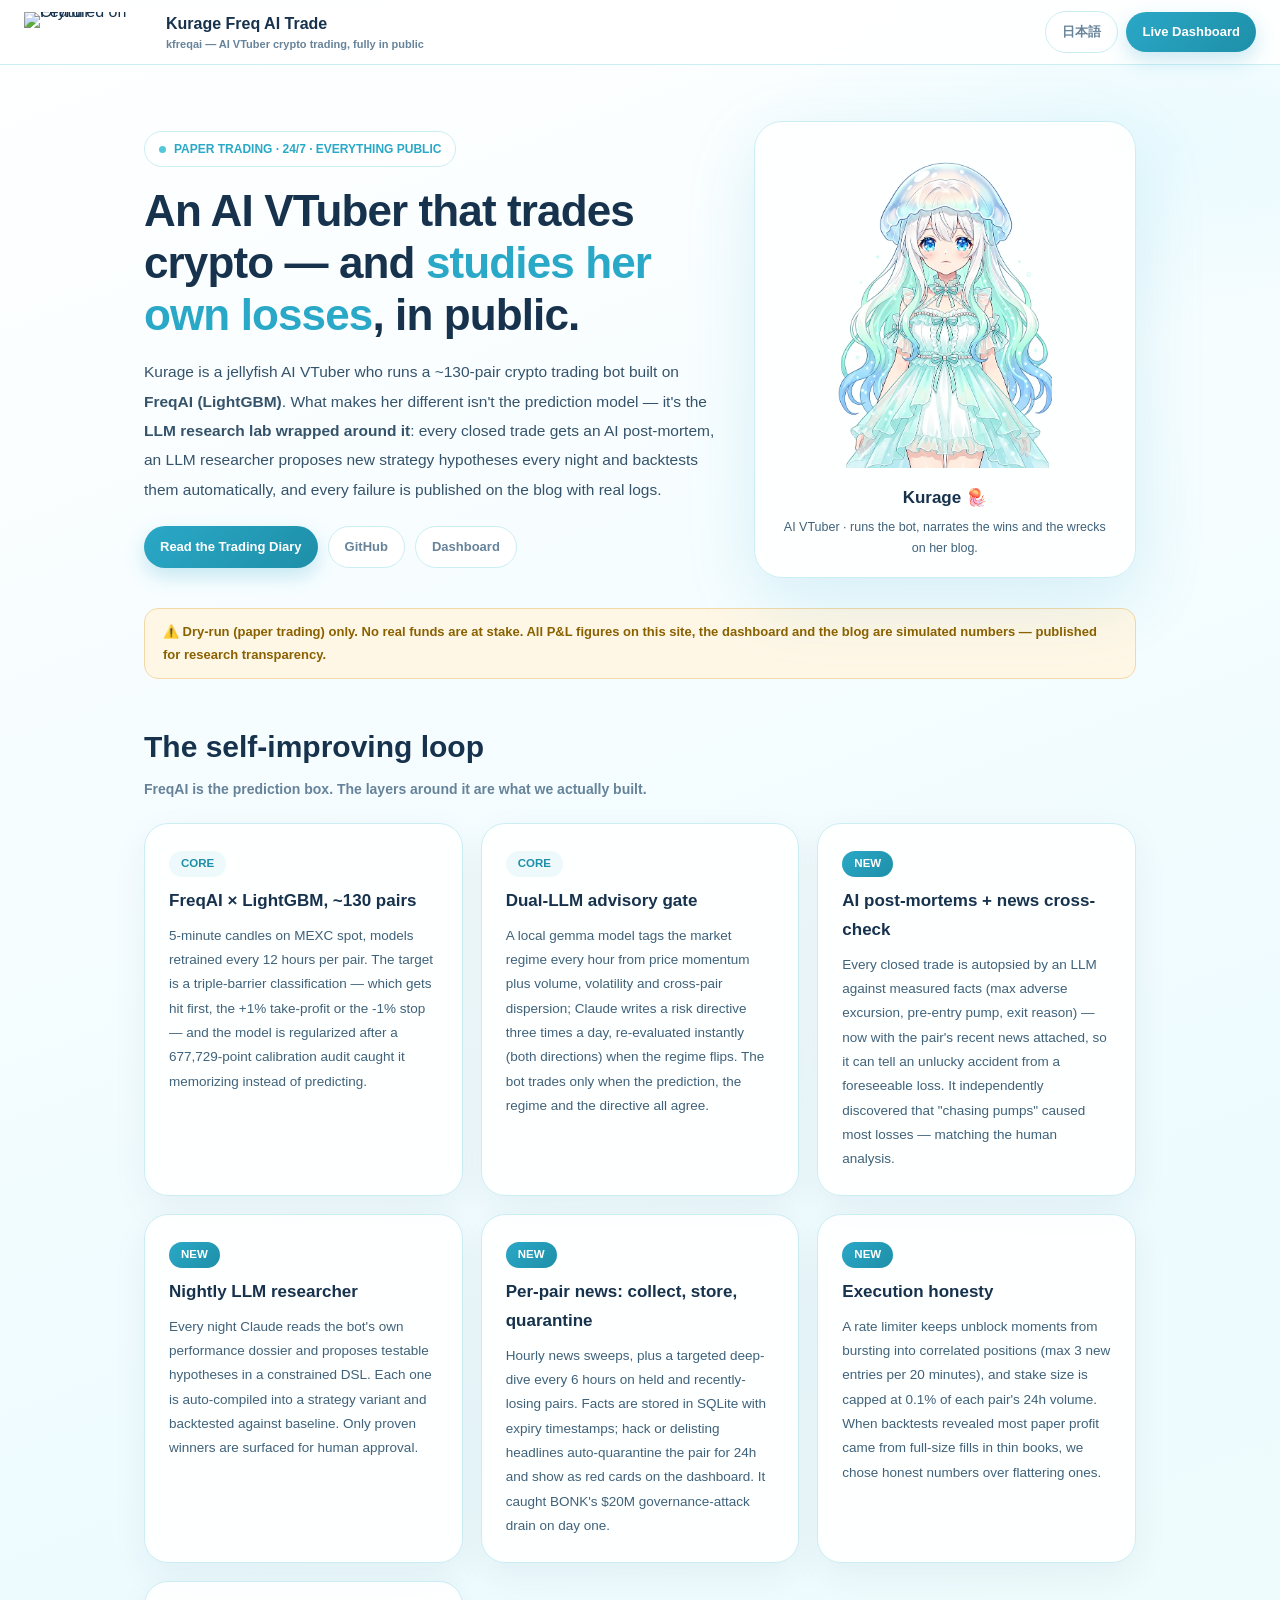
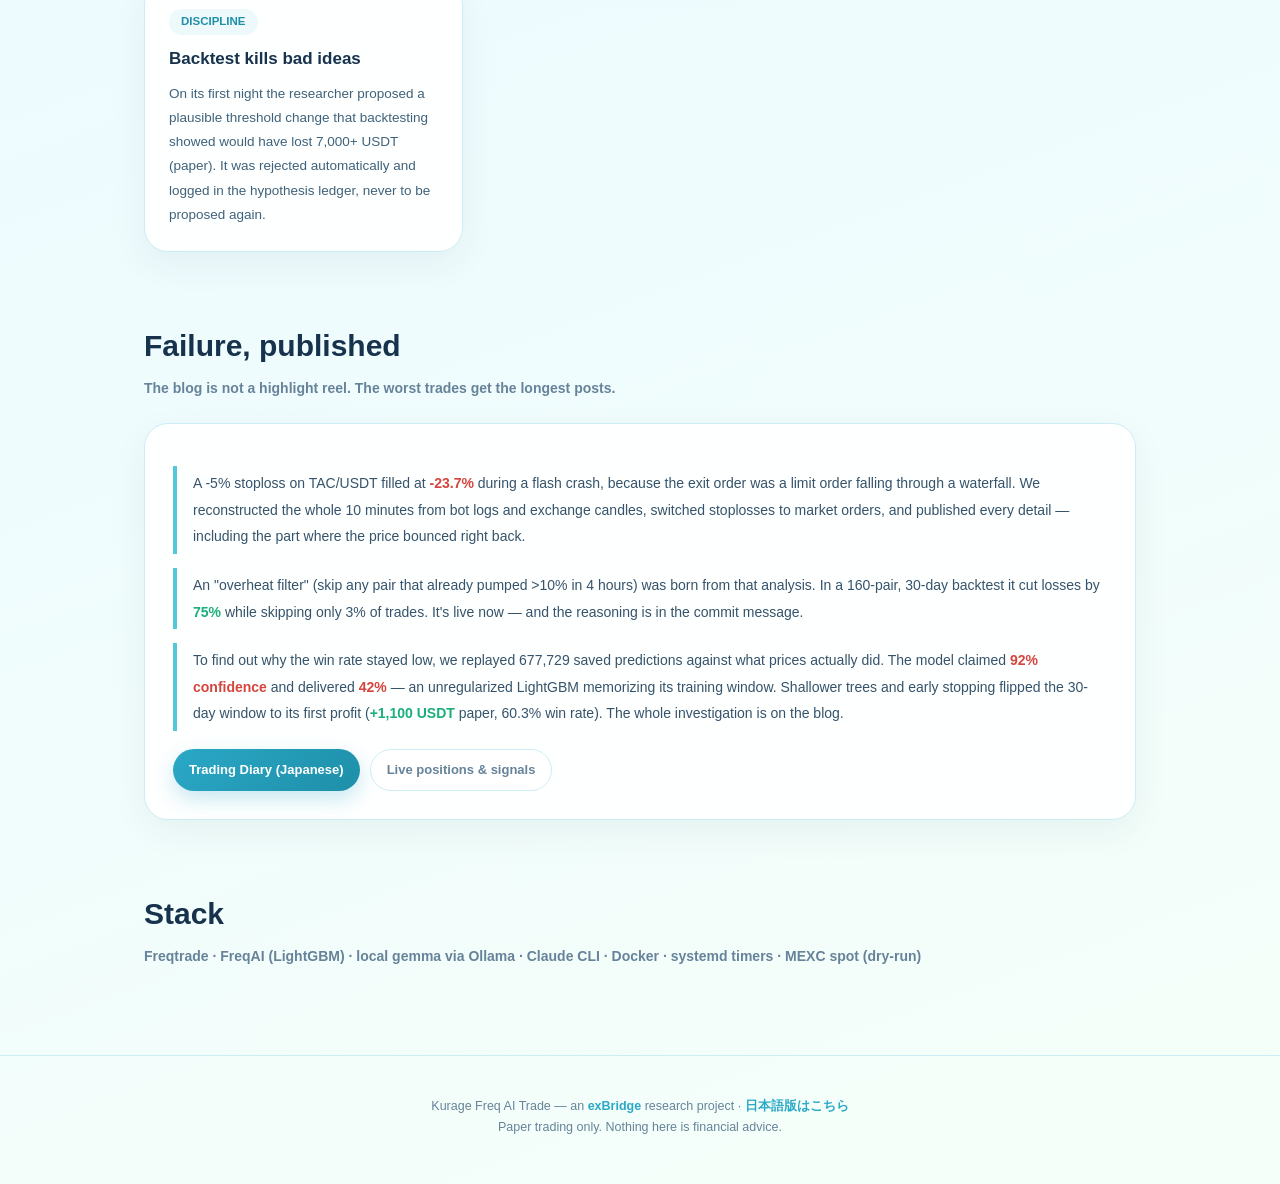
==== landing/index.html @ db424e4c "Landing: update kfreqai.exbridge.jp to match the current system The static page still described the " ====
<!doctype html>
<html lang="en">
<head>
<meta charset="utf-8">
<meta name="viewport" content="width=device-width, initial-scale=1">
<title>Kurage Freq AI Trade — An AI VTuber that trades crypto and studies her own losses, fully in public</title>
<meta name="description" content="kfreqai is a crypto paper-trading bot run by Kurage, an AI VTuber. FreqAI (LightGBM) predictions, a dual-LLM advisory layer, and a self-improving LLM research lab — every trade, failure and fix published on the blog.">
<link rel="canonical" href="https://kfreqai.exbridge.jp/">
<link rel="alternate" hreflang="ja" href="https://kfreqai.exbridge.jp/kfreqai.html">
<meta property="og:title" content="Kurage Freq AI Trade — AI VTuber crypto trading, fully in public">
<meta property="og:description" content="FreqAI predictions + dual-LLM advisory + a self-improving LLM research lab. Every trade, failure and fix published. Paper trading (dry-run) — no real funds.">
<meta property="og:type" content="website">
<meta property="og:url" content="https://kfreqai.exbridge.jp/">
<meta property="og:site_name" content="Kurage Freq AI Trade">
<meta property="og:image" content="https://kfreqai.exbridge.jp/assets/ogp.png">
<meta property="og:image:width" content="1200">
<meta property="og:image:height" content="630">
<meta name="twitter:card" content="summary_large_image">
<meta name="twitter:image" content="https://kfreqai.exbridge.jp/assets/ogp.png">
<style>
:root {
  --ink: #17324d; --muted: #66839a; --sea: #55c7da; --line: #cbeef4;
  --accent: #2aa8c7; --accent2: #1e8fa8; --soft: #eef9fc;
  --paper: rgba(255,255,255,.92); --up: #1baf7a; --down: #d6453d;
}
* { box-sizing: border-box; margin: 0; padding: 0; }
html { scroll-behavior: smooth; }
body {
  color: var(--ink);
  font-family: -apple-system, "Segoe UI", Roboto, "Hiragino Sans", "Yu Gothic", Meiryo, sans-serif;
  background:
    radial-gradient(1300px 500px at 15% -8%, rgba(85,199,218,.18), transparent 55%),
    radial-gradient(900px 400px at 92% 5%, rgba(146,230,250,.14), transparent 50%),
    linear-gradient(160deg, #fff 0%, #edfbff 50%, #f5fff9 100%);
  min-height: 100vh; line-height: 1.7; overflow-x: hidden;
}
a { text-decoration: none; color: inherit; }
img { max-width: 100%; }
header {
  position: sticky; top: 0; z-index: 40; background: rgba(255,255,255,.86);
  backdrop-filter: blur(16px); border-bottom: 1px solid var(--line);
  display: flex; align-items: center; justify-content: flex-start; padding: 10px 24px; gap: 12px;
}
.horynth { flex: 0 0 auto; line-height: 0; }
.horynth img { display: block; width: auto; height: 40px; }
.hbrand { font-weight: 900; font-size: 16px; }
.hbrand sub { font-size: 11px; font-weight: 700; color: var(--muted); display: block; margin-top: -2px; }
.hnav { display: flex; gap: 8px; align-items: center; margin-left: auto; }
.btn { border-radius: 999px; padding: 9px 16px; font-weight: 900; font-size: 13px; display: inline-flex; align-items: center; gap: 7px; }
.btn-primary { background: linear-gradient(135deg, var(--accent), var(--accent2)); color: #fff; box-shadow: 0 8px 20px rgba(42,168,199,.26); }
.btn-ghost { background: #fff; border: 1.5px solid var(--line); color: var(--muted); }
.hero {
  max-width: 1040px; margin: 0 auto; padding: 56px 24px 30px;
  display: grid; grid-template-columns: 1.2fr .8fr; gap: 36px; align-items: center;
}
.eyebrow {
  display: inline-flex; align-items: center; gap: 8px; background: #fff;
  border: 1.5px solid var(--line); border-radius: 999px; padding: 7px 14px;
  font-size: 12px; font-weight: 900; color: var(--accent); margin-bottom: 18px;
}
.dot { width: 7px; height: 7px; border-radius: 50%; background: var(--sea); animation: pulse 2s infinite; }
@keyframes pulse { 0%,100% { opacity: 1; transform: scale(1);} 50% { opacity: .5; transform: scale(.8);} }
h1 { font-size: clamp(28px, 4.2vw, 44px); font-weight: 900; line-height: 1.18; letter-spacing: -.02em; margin-bottom: 16px; }
h1 em { font-style: normal; color: var(--accent); }
.lead { font-size: 15.5px; line-height: 1.9; color: #35536a; max-width: 600px; margin-bottom: 22px; }
.cta-row { display: flex; gap: 10px; flex-wrap: wrap; }
.hero-avatar {
  background: var(--paper); border: 1.5px solid var(--line); border-radius: 28px;
  padding: 26px 22px 18px; text-align: center; box-shadow: 0 22px 70px rgba(42,168,199,.16);
}
.hero-avatar img { height: 320px; width: auto; }
.hero-avatar h2 { font-size: 17px; margin: 8px 0 4px; }
.hero-avatar p { font-size: 12.5px; color: #3f627a; line-height: 1.7; }
.disclaimer {
  max-width: 1040px; margin: 0 auto; padding: 0 24px 8px;
}
.disclaimer div {
  background: #fff7e6; border: 1.5px solid #f4d9a6; color: #8a6100;
  border-radius: 14px; padding: 12px 18px; font-size: 13px; font-weight: 700;
}
section { max-width: 1040px; margin: 0 auto; padding: 34px 24px; }
section > h2 { font-size: clamp(22px, 3vw, 30px); font-weight: 900; margin-bottom: 6px; }
section > .sub { color: var(--muted); font-size: 14px; font-weight: 700; margin-bottom: 22px; }
.grid { display: grid; grid-template-columns: repeat(auto-fit, minmax(280px, 1fr)); gap: 18px; }
.card {
  background: var(--paper); border: 1.5px solid var(--line); border-radius: 24px;
  padding: 24px; box-shadow: 0 12px 36px rgba(19,50,61,.06);
}
.card .tag { display: inline-block; background: var(--soft); color: var(--accent2); border-radius: 999px; padding: 3px 12px; font-size: 11.5px; font-weight: 900; margin-bottom: 10px; }
.card .tag.new { background: linear-gradient(135deg, var(--accent), var(--accent2)); color: #fff; }
.card h3 { font-size: 17px; font-weight: 900; margin-bottom: 8px; }
.card p { font-size: 13.5px; color: #3f627a; line-height: 1.8; }
.story {
  background: var(--paper); border: 1.5px solid var(--line); border-radius: 24px;
  padding: 28px; box-shadow: 0 12px 36px rgba(19,50,61,.06);
}
.story blockquote { border-left: 4px solid var(--sea); padding: 4px 0 4px 16px; margin: 14px 0; color: #35536a; font-size: 14px; line-height: 1.9; }
.story .num { color: var(--down); font-weight: 900; }
.story .good { color: var(--up); font-weight: 900; }
.links { display: flex; gap: 10px; flex-wrap: wrap; margin-top: 18px; }
footer { text-align: center; color: var(--muted); font-size: 12.5px; padding: 40px 20px 46px; border-top: 1px solid var(--line); margin-top: 30px; }
footer a { color: var(--accent); font-weight: 700; }
@media (max-width: 760px) {
  header { padding: 9px 12px; flex-wrap: wrap; }
  .horynth img { height: 32px; }
  .hbrand { font-size: 14px; }
  .hbrand sub { display: none; }
  .hnav { width: 100%; margin-left: 0; justify-content: flex-start; }
  .hnav .btn { white-space: nowrap; }
  .hero { grid-template-columns: 1fr; padding-top: 34px; }
  .hero-avatar img { height: 220px; }
}
</style>
</head>
<body>

<header>
  <a class="horynth" href="https://orynth.dev/projects/kurage-freqai-trade" target="_blank" rel="noopener">
    <img src="https://orynth.dev/api/badge/kurage-freqai-trade?theme=light&amp;style=default" alt="Featured on Orynth" width="260" height="80">
  </a>
  <div class="hbrand">Kurage Freq AI Trade<sub>kfreqai — AI VTuber crypto trading, fully in public</sub></div>
  <nav class="hnav">
    <a class="btn btn-ghost" href="kfreqai.html">日本語</a>
    <a class="btn btn-primary" href="https://kurage.exbridge.jp/kfreqai.php?view=summary">Live Dashboard</a>
  </nav>
</header>

<div class="hero">
  <div>
    <span class="eyebrow"><span class="dot"></span>PAPER TRADING · 24/7 · EVERYTHING PUBLIC</span>
    <h1>An AI VTuber that trades crypto — and <em>studies her own losses</em>, in public.</h1>
    <p class="lead">
      Kurage is a jellyfish AI VTuber who runs a ~130-pair crypto trading bot built on
      <strong>FreqAI (LightGBM)</strong>. What makes her different isn't the prediction model —
      it's the <strong>LLM research lab wrapped around it</strong>: every closed trade gets an
      AI post-mortem, an LLM researcher proposes new strategy hypotheses every night and
      backtests them automatically, and every failure is published on the blog with real logs.
    </p>
    <div class="cta-row">
      <a class="btn btn-primary" href="https://kurage.exbridge.jp/blog/">Read the Trading Diary</a>
      <a class="btn btn-ghost" href="https://github.com/katsushi2441/kfreqai">GitHub</a>
      <a class="btn btn-ghost" href="https://kurage.exbridge.jp/kfreqai.php?view=summary">Dashboard</a>
    </div>
  </div>
  <div class="hero-avatar">
    <img src="assets/kurage_avatar.webp" alt="Kurage — jellyfish AI VTuber trader" loading="eager">
    <h2>Kurage 🪼</h2>
    <p>AI VTuber · runs the bot, narrates the wins and the wrecks on her blog.</p>
  </div>
</div>

<div class="disclaimer">
  <div>⚠️ Dry-run (paper trading) only. No real funds are at stake. All P&amp;L figures on this site,
  the dashboard and the blog are simulated numbers — published for research transparency.</div>
</div>

<section>
  <h2>The self-improving loop</h2>
  <p class="sub">FreqAI is the prediction box. The layers around it are what we actually built.</p>
  <div class="grid">
    <div class="card">
      <span class="tag">CORE</span>
      <h3>FreqAI × LightGBM, ~130 pairs</h3>
      <p>5-minute candles on MEXC spot, models retrained every 12 hours per pair.
      The target is a triple-barrier classification — which gets hit first, the +1% take-profit
      or the -1% stop — and the model is regularized after a 677,729-point calibration audit
      caught it memorizing instead of predicting.</p>
    </div>
    <div class="card">
      <span class="tag">CORE</span>
      <h3>Dual-LLM advisory gate</h3>
      <p>A local gemma model tags the market regime every hour from price momentum plus
      volume, volatility and cross-pair dispersion; Claude writes a risk directive three
      times a day, re-evaluated instantly (both directions) when the regime flips. The bot
      trades only when the prediction, the regime and the directive all agree.</p>
    </div>
    <div class="card">
      <span class="tag new">NEW</span>
      <h3>AI post-mortems + news cross-check</h3>
      <p>Every closed trade is autopsied by an LLM against measured facts (max adverse
      excursion, pre-entry pump, exit reason) — now with the pair's recent news attached,
      so it can tell an unlucky accident from a foreseeable loss. It independently discovered
      that "chasing pumps" caused most losses — matching the human analysis.</p>
    </div>
    <div class="card">
      <span class="tag new">NEW</span>
      <h3>Nightly LLM researcher</h3>
      <p>Every night Claude reads the bot's own performance dossier and proposes testable
      hypotheses in a constrained DSL. Each one is auto-compiled into a strategy variant and
      backtested against baseline. Only proven winners are surfaced for human approval.</p>
    </div>
    <div class="card">
      <span class="tag new">NEW</span>
      <h3>Per-pair news: collect, store, quarantine</h3>
      <p>Hourly news sweeps, plus a targeted deep-dive every 6 hours on held and
      recently-losing pairs. Facts are stored in SQLite with expiry timestamps; hack or
      delisting headlines auto-quarantine the pair for 24h and show as red cards on the
      dashboard. It caught BONK's $20M governance-attack drain on day one.</p>
    </div>
    <div class="card">
      <span class="tag new">NEW</span>
      <h3>Execution honesty</h3>
      <p>A rate limiter keeps unblock moments from bursting into correlated positions
      (max 3 new entries per 20 minutes), and stake size is capped at 0.1% of each pair's
      24h volume. When backtests revealed most paper profit came from full-size fills in
      thin books, we chose honest numbers over flattering ones.</p>
    </div>
    <div class="card">
      <span class="tag">DISCIPLINE</span>
      <h3>Backtest kills bad ideas</h3>
      <p>On its first night the researcher proposed a plausible threshold change that
      backtesting showed would have lost 7,000+ USDT (paper). It was rejected automatically
      and logged in the hypothesis ledger, never to be proposed again.</p>
    </div>
  </div>
</section>

<section>
  <h2>Failure, published</h2>
  <p class="sub">The blog is not a highlight reel. The worst trades get the longest posts.</p>
  <div class="story">
    <blockquote>
      A -5% stoploss on TAC/USDT filled at <span class="num">-23.7%</span> during a flash crash,
      because the exit order was a limit order falling through a waterfall. We reconstructed the
      whole 10 minutes from bot logs and exchange candles, switched stoplosses to market orders,
      and published every detail — including the part where the price bounced right back.
    </blockquote>
    <blockquote>
      An "overheat filter" (skip any pair that already pumped &gt;10% in 4 hours) was born from
      that analysis. In a 160-pair, 30-day backtest it cut losses by <span class="good">75%</span>
      while skipping only 3% of trades. It's live now — and the reasoning is in the commit message.
    </blockquote>
    <blockquote>
      To find out why the win rate stayed low, we replayed 677,729 saved predictions against
      what prices actually did. The model claimed <span class="num">92% confidence</span> and
      delivered <span class="num">42%</span> — an unregularized LightGBM memorizing its training
      window. Shallower trees and early stopping flipped the 30-day window to its first profit
      (<span class="good">+1,100 USDT</span> paper, 60.3% win rate). The whole investigation is
      on the blog.
    </blockquote>
    <div class="links">
      <a class="btn btn-primary" href="https://kurage.exbridge.jp/blog/">Trading Diary (Japanese)</a>
      <a class="btn btn-ghost" href="https://kurage.exbridge.jp/kfreqai.php?view=summary">Live positions &amp; signals</a>
    </div>
  </div>
</section>

<section>
  <h2>Stack</h2>
  <p class="sub">Freqtrade · FreqAI (LightGBM) · local gemma via Ollama · Claude CLI · Docker · systemd timers · MEXC spot (dry-run)</p>
</section>

<footer>
  Kurage Freq AI Trade — an <a href="https://exbridge.jp/">exBridge</a> research project ·
  <a href="kfreqai.html">日本語版はこちら</a><br>
  Paper trading only. Nothing here is financial advice.
</footer>

</body>
</html>
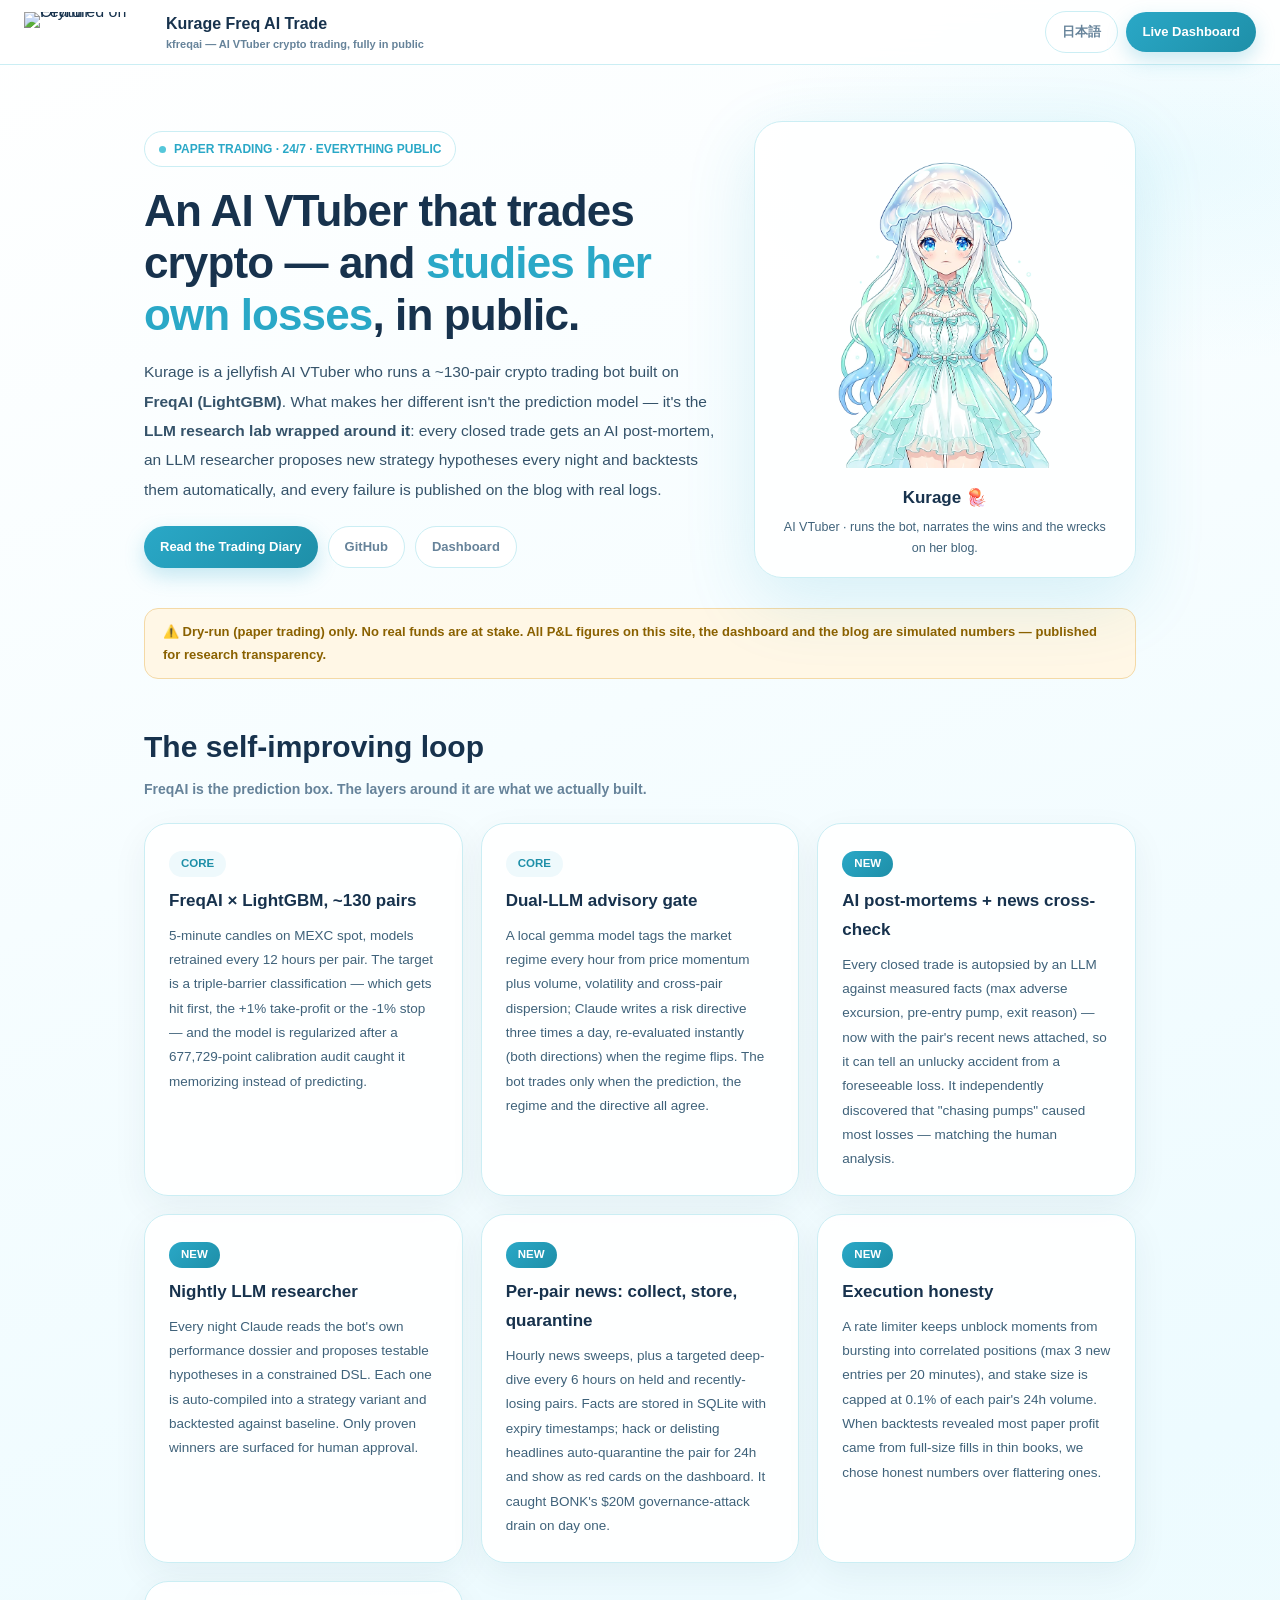
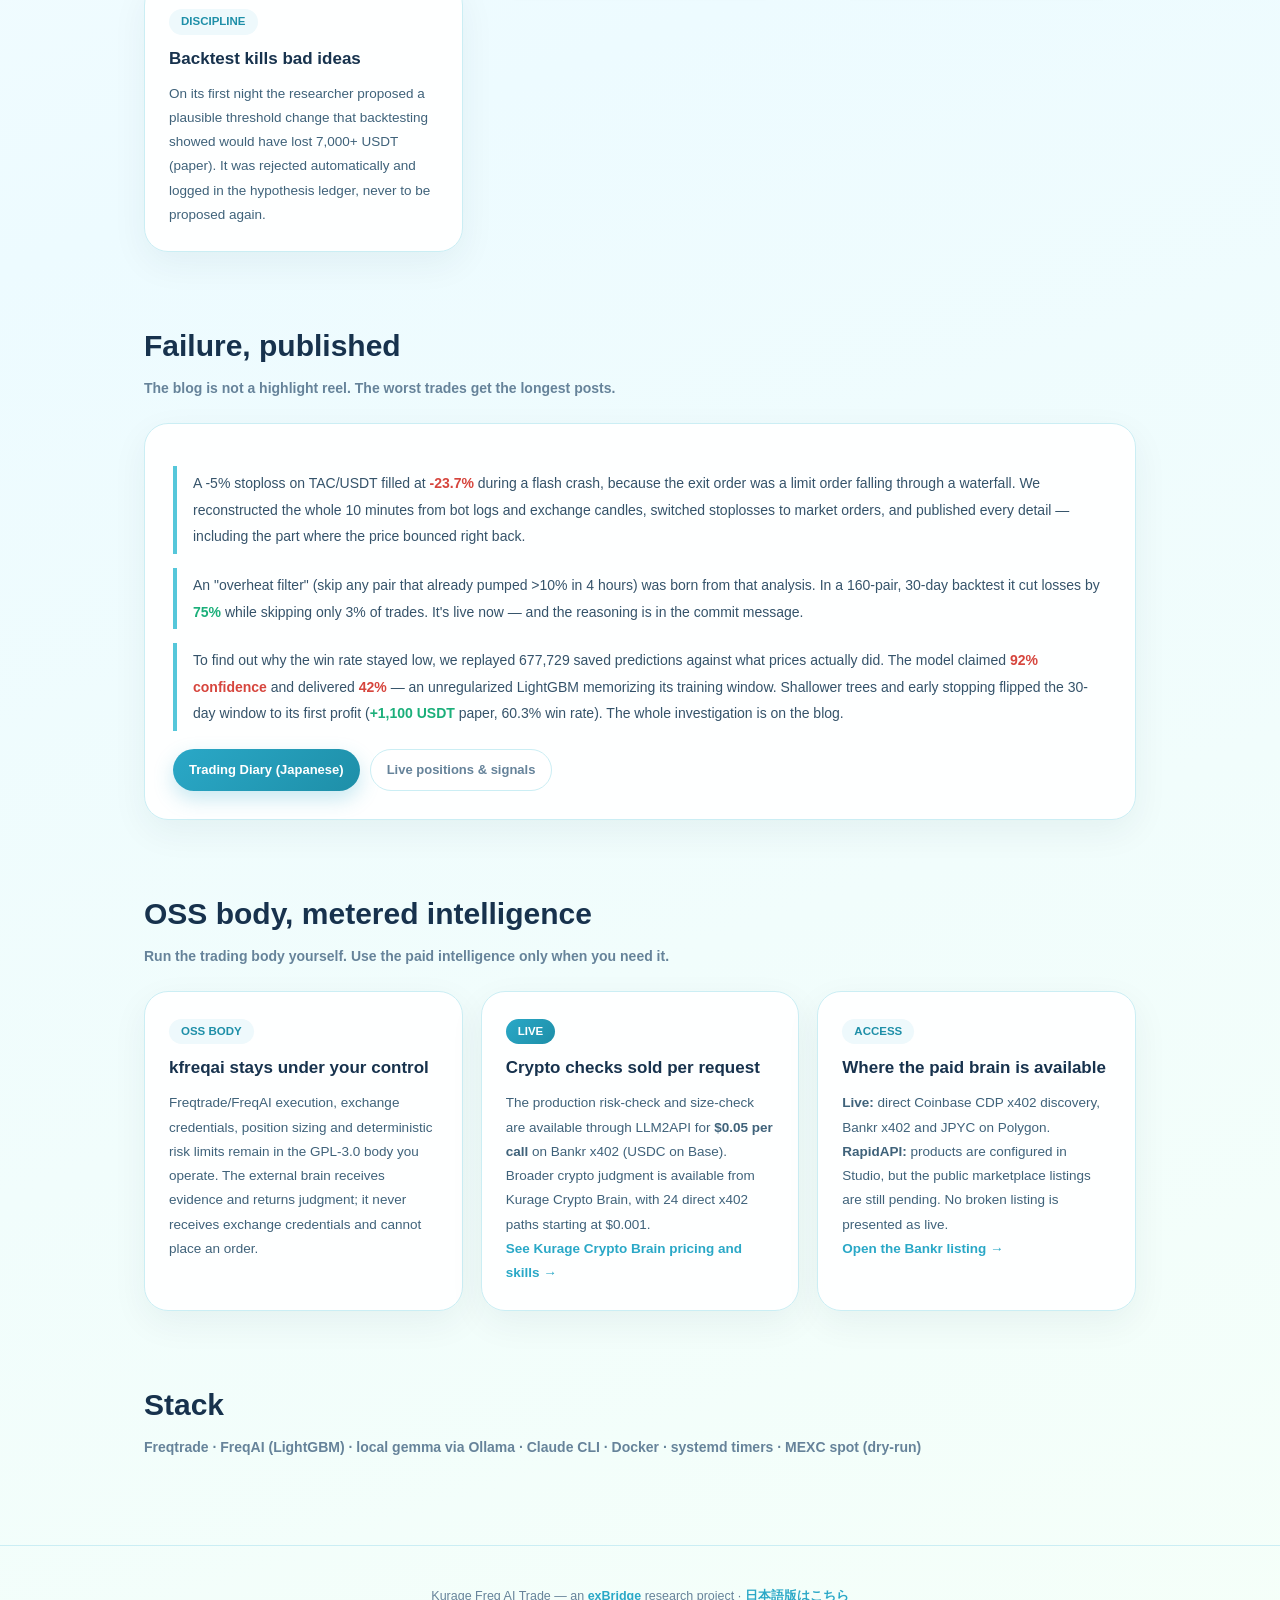
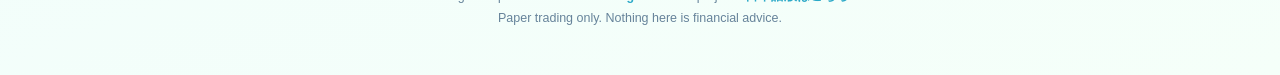
==== commit 47aa0ac7: "docs: detail metered brain access on landing pages" ====
--- a/landing/index.html
+++ b/landing/index.html
@@ -111,6 +111,23 @@
   .hero-avatar img { height: 220px; }
 }
 </style>
+<!-- Google tag (gtag.js) -->
+<script async src="https://www.googletagmanager.com/gtag/js?id=G-BP0650KDFR"></script>
+<script>
+  window.dataLayer = window.dataLayer || [];
+  function gtag(){dataLayer.push(arguments);}
+  gtag('js', new Date());
+  gtag('config', 'G-BP0650KDFR');
+</script>
+<script>
+(function () {
+    var s = document.createElement('script');
+    s.src = 'https://aiknowledgecms.exbridge.jp/simpletrack.php'
+        + '?url=' + encodeURIComponent(location.href)
+        + '&ref=' + encodeURIComponent(document.referrer);
+    document.head.appendChild(s);
+})();
+</script>
 </head>
 <body>
 
@@ -246,6 +263,36 @@
 </section>
 
 <section>
+  <h2>OSS body, metered intelligence</h2>
+  <p class="sub">Run the trading body yourself. Use the paid intelligence only when you need it.</p>
+  <div class="grid">
+    <div class="card">
+      <span class="tag">OSS BODY</span>
+      <h3>kfreqai stays under your control</h3>
+      <p>Freqtrade/FreqAI execution, exchange credentials, position sizing and deterministic risk
+      limits remain in the GPL-3.0 body you operate. The external brain receives evidence and returns
+      judgment; it never receives exchange credentials and cannot place an order.</p>
+    </div>
+    <div class="card">
+      <span class="tag new">LIVE</span>
+      <h3>Crypto checks sold per request</h3>
+      <p>The production risk-check and size-check are available through LLM2API for
+      <strong>$0.05 per call</strong> on Bankr x402 (USDC on Base). Broader crypto judgment is
+      available from Kurage Crypto Brain, with 24 direct x402 paths starting at $0.001.</p>
+      <p><a href="https://kcbrain.exbridge.jp/" style="color:var(--accent);font-weight:700">See Kurage Crypto Brain pricing and skills →</a></p>
+    </div>
+    <div class="card">
+      <span class="tag">ACCESS</span>
+      <h3>Where the paid brain is available</h3>
+      <p><strong>Live:</strong> direct Coinbase CDP x402 discovery, Bankr x402 and JPYC on Polygon.
+      <strong>RapidAPI:</strong> products are configured in Studio, but the public marketplace
+      listings are still pending. No broken listing is presented as live.</p>
+      <p><a href="https://x402.bankr.bot/0x444fadbd6e1fed0cfbf7613b6c9f91b9021eecbd/llm2api" style="color:var(--accent);font-weight:700">Open the Bankr listing →</a></p>
+    </div>
+  </div>
+</section>
+
+<section>
   <h2>Stack</h2>
   <p class="sub">Freqtrade · FreqAI (LightGBM) · local gemma via Ollama · Claude CLI · Docker · systemd timers · MEXC spot (dry-run)</p>
 </section>
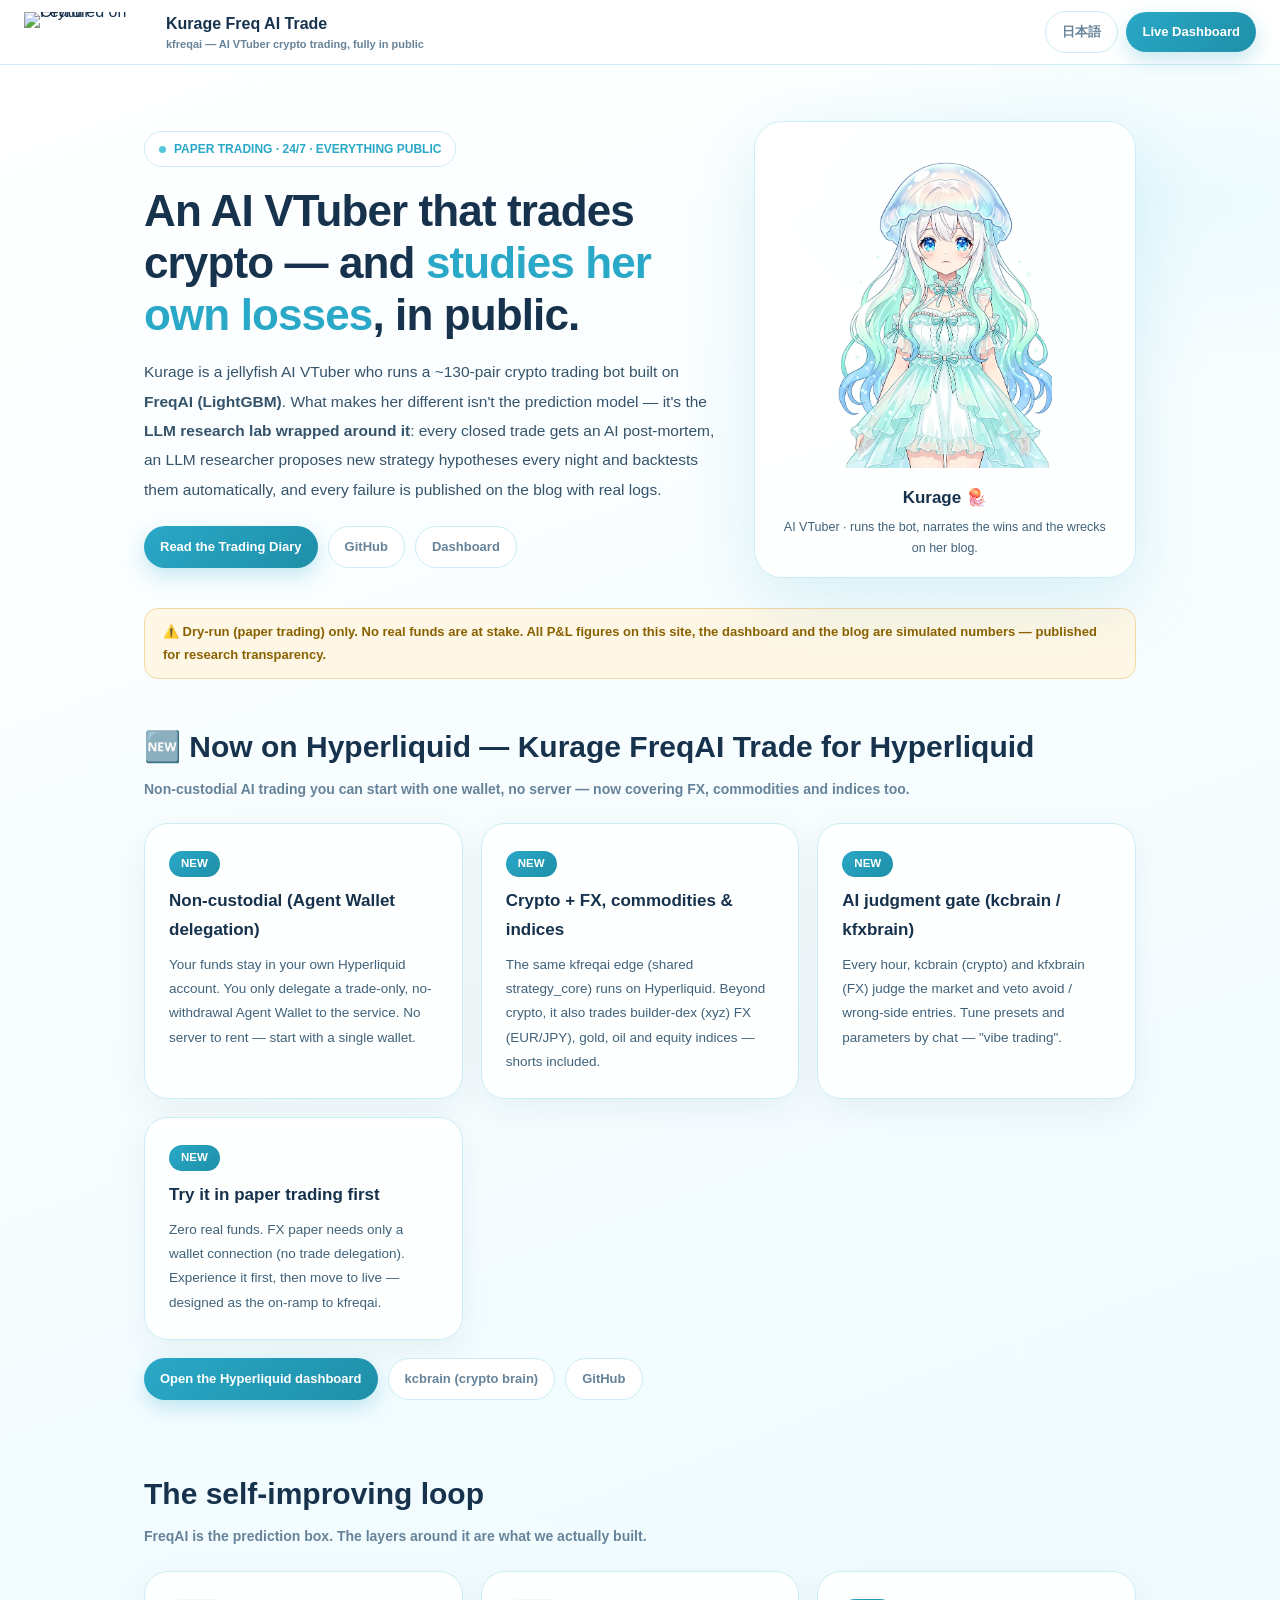
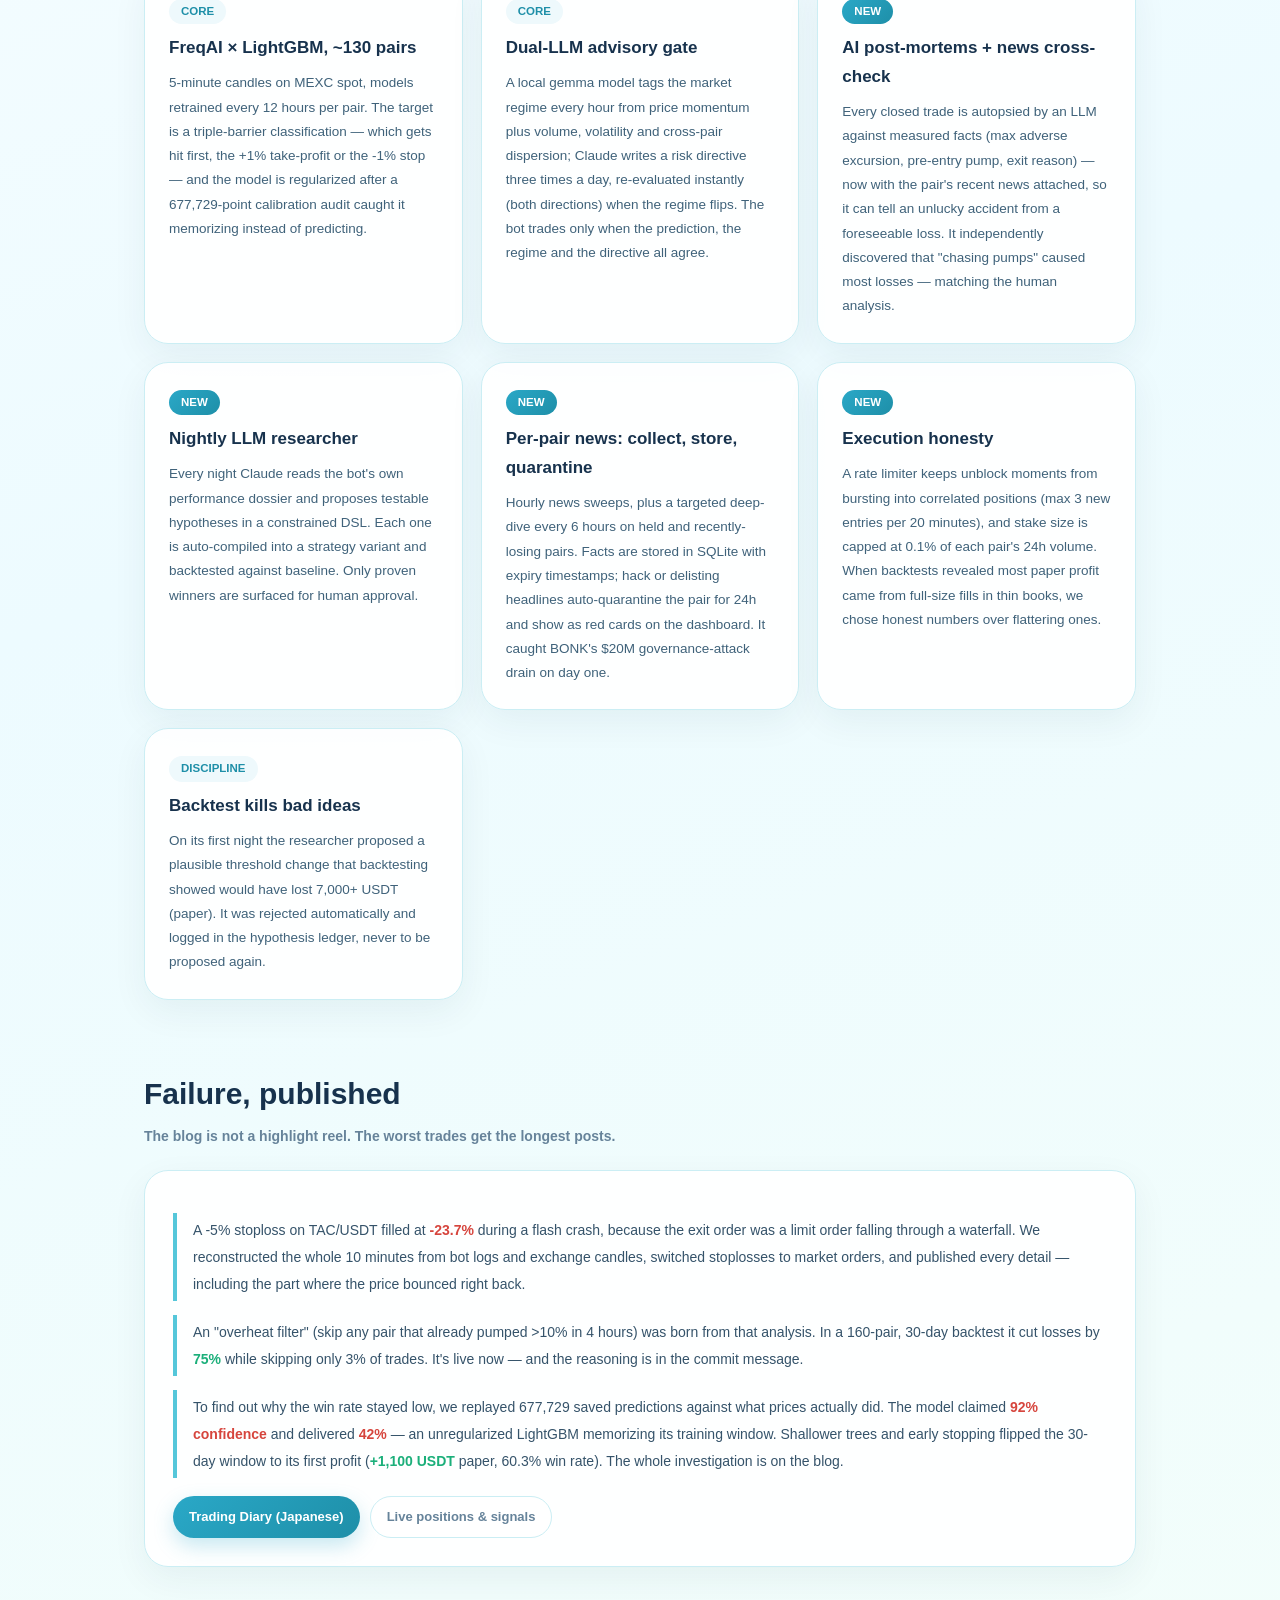
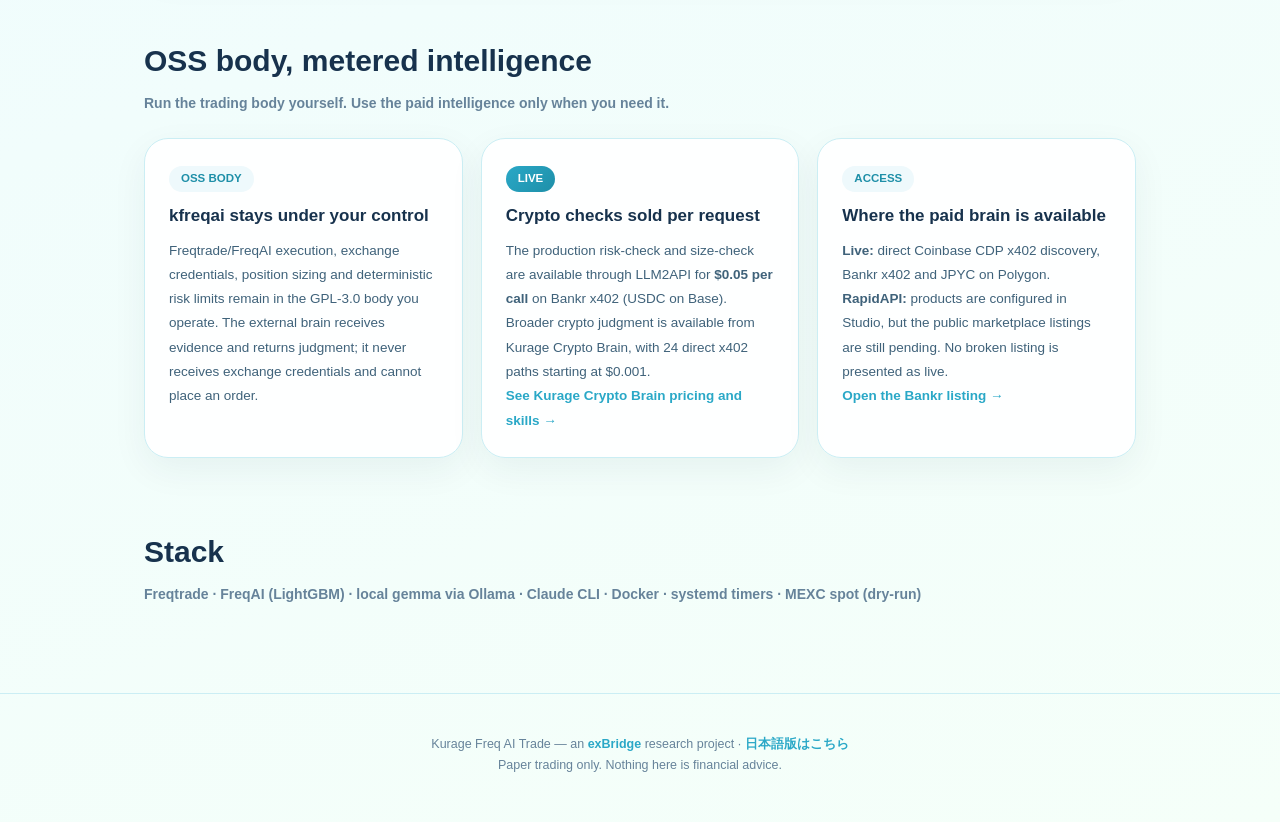
==== commit 8a31adec: "kfreqai: announce Hyperliquid support on landing + OGP/SEO/sitemap for kfreqaihl - landing index.htm" ====
--- a/landing/index.html
+++ b/landing/index.html
@@ -170,6 +170,38 @@
   <div>⚠️ Dry-run (paper trading) only. No real funds are at stake. All P&amp;L figures on this site,
   the dashboard and the blog are simulated numbers — published for research transparency.</div>
 </div>
+
+<section id="hyperliquid">
+  <h2>🆕 Now on Hyperliquid — Kurage FreqAI Trade for Hyperliquid</h2>
+  <p class="sub">Non-custodial AI trading you can start with one wallet, no server — now covering FX, commodities and indices too.</p>
+  <div class="grid">
+    <div class="card">
+      <span class="tag new">NEW</span>
+      <h3>Non-custodial (Agent Wallet delegation)</h3>
+      <p>Your funds stay in your own Hyperliquid account. You only delegate a trade-only, no-withdrawal Agent Wallet to the service. No server to rent — start with a single wallet.</p>
+    </div>
+    <div class="card">
+      <span class="tag new">NEW</span>
+      <h3>Crypto + FX, commodities &amp; indices</h3>
+      <p>The same kfreqai edge (shared strategy_core) runs on Hyperliquid. Beyond crypto, it also trades builder-dex (xyz) FX (EUR/JPY), gold, oil and equity indices — shorts included.</p>
+    </div>
+    <div class="card">
+      <span class="tag new">NEW</span>
+      <h3>AI judgment gate (kcbrain / kfxbrain)</h3>
+      <p>Every hour, kcbrain (crypto) and kfxbrain (FX) judge the market and veto avoid / wrong-side entries. Tune presets and parameters by chat — "vibe trading".</p>
+    </div>
+    <div class="card">
+      <span class="tag new">NEW</span>
+      <h3>Try it in paper trading first</h3>
+      <p>Zero real funds. FX paper needs only a wallet connection (no trade delegation). Experience it first, then move to live — designed as the on-ramp to kfreqai.</p>
+    </div>
+  </div>
+  <div class="links">
+    <a class="btn btn-primary" href="https://kurage.exbridge.jp/kfreqaihl.php">Open the Hyperliquid dashboard</a>
+    <a class="btn btn-ghost" href="https://kcbrain.exbridge.jp/">kcbrain (crypto brain)</a>
+    <a class="btn btn-ghost" href="https://github.com/katsushi2441/kfreqai">GitHub</a>
+  </div>
+</section>
 
 <section>
   <h2>The self-improving loop</h2>
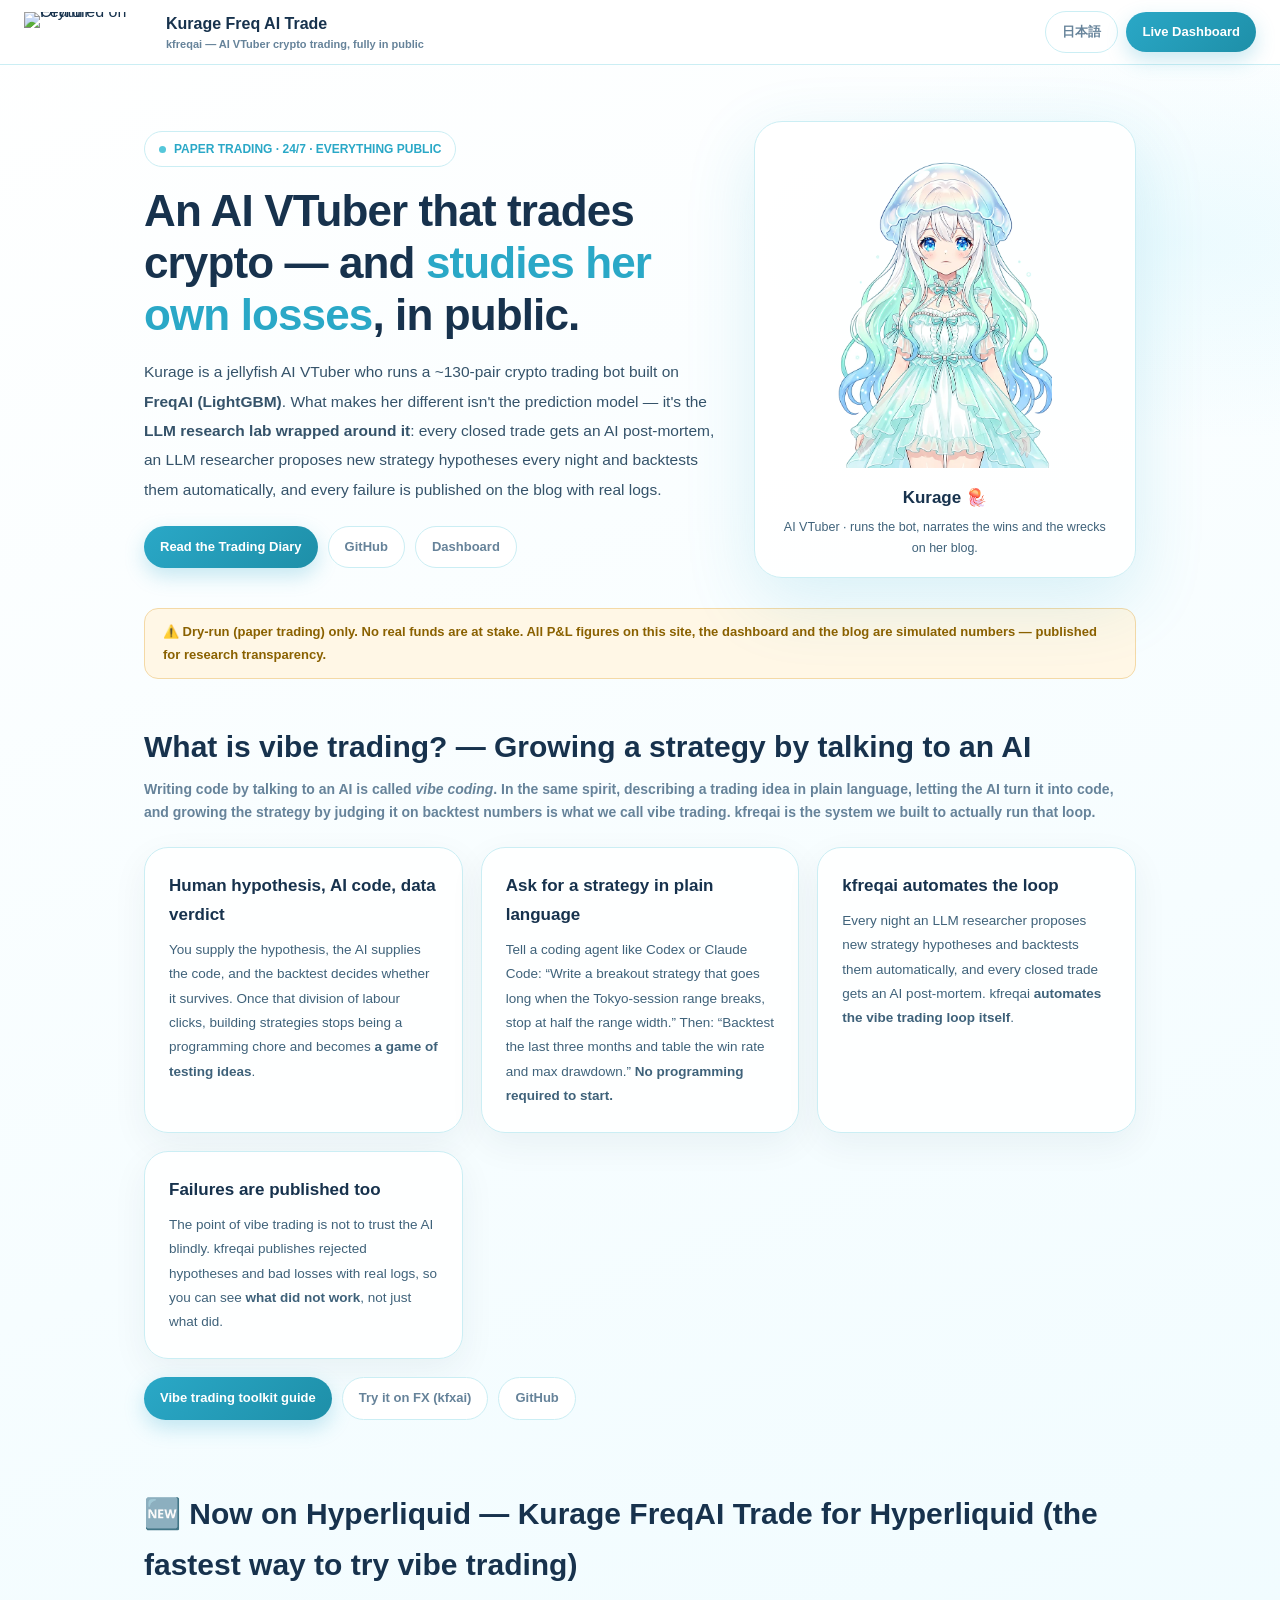
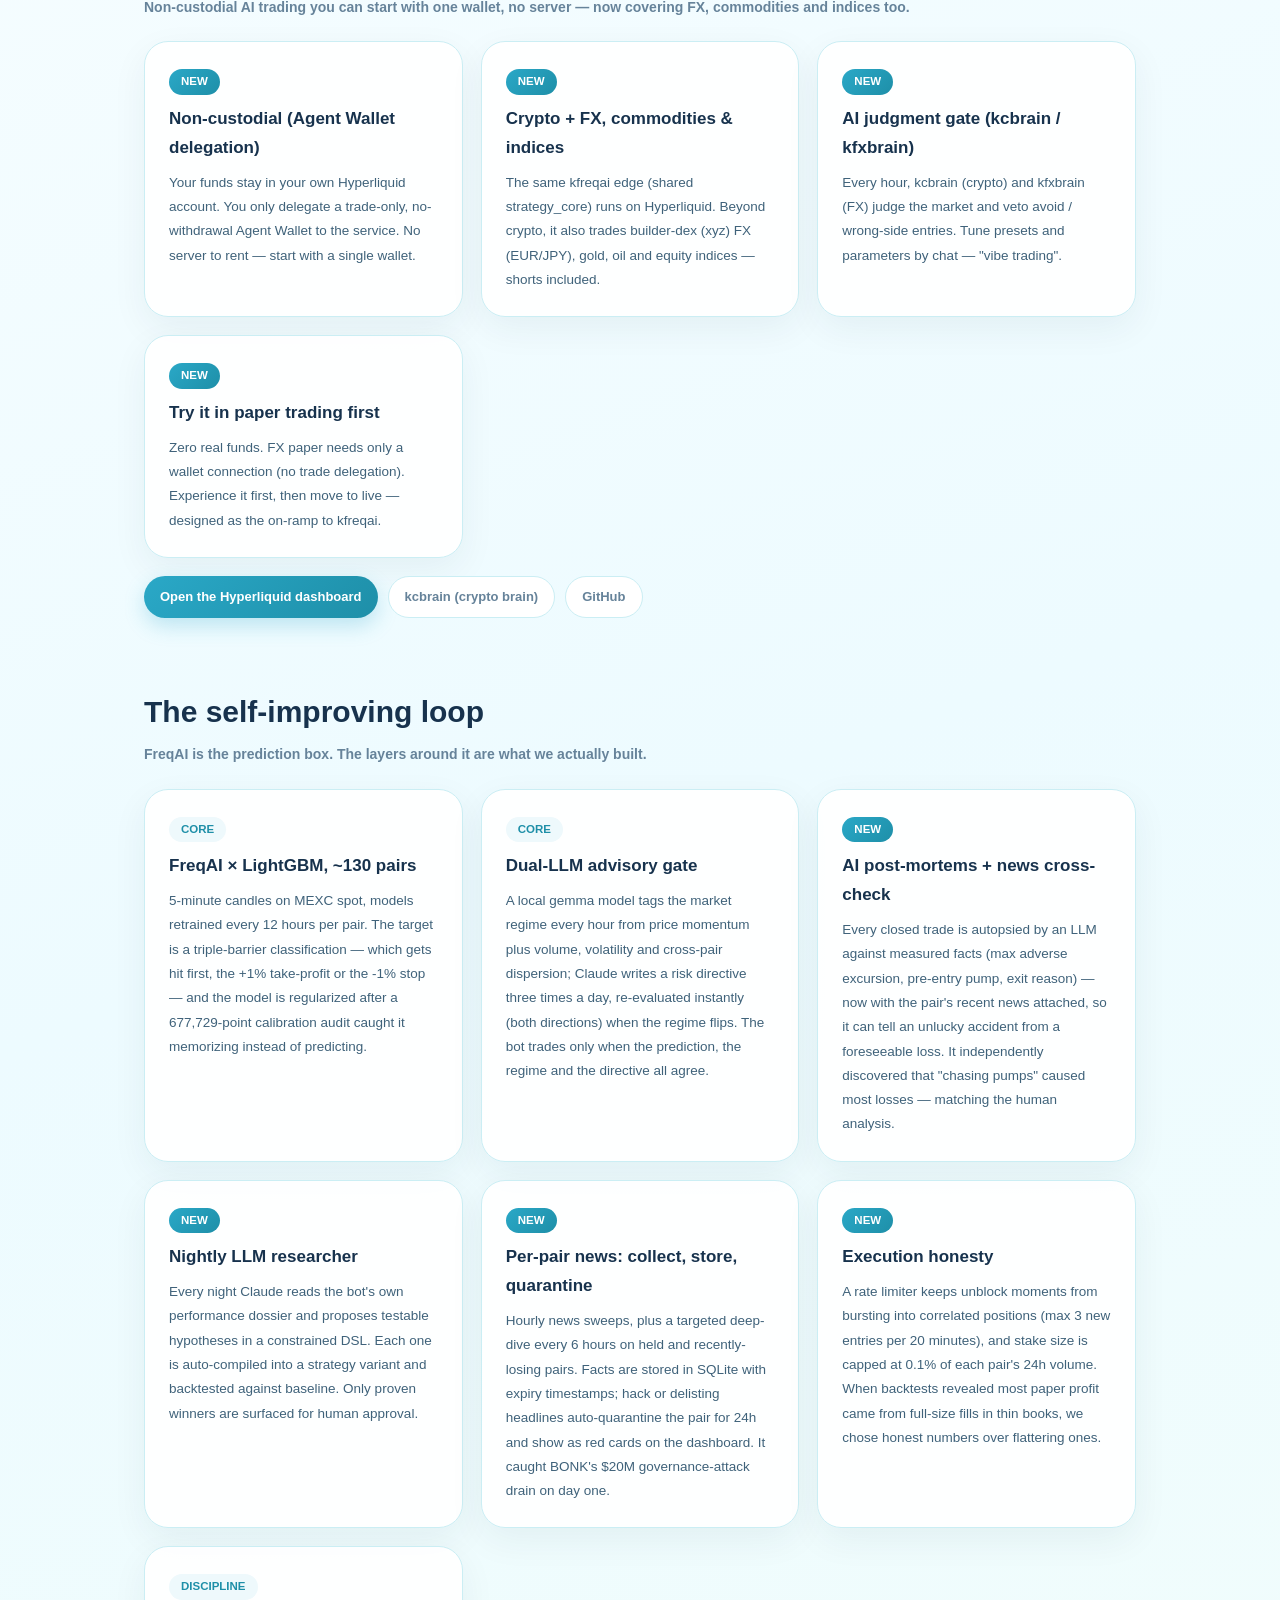
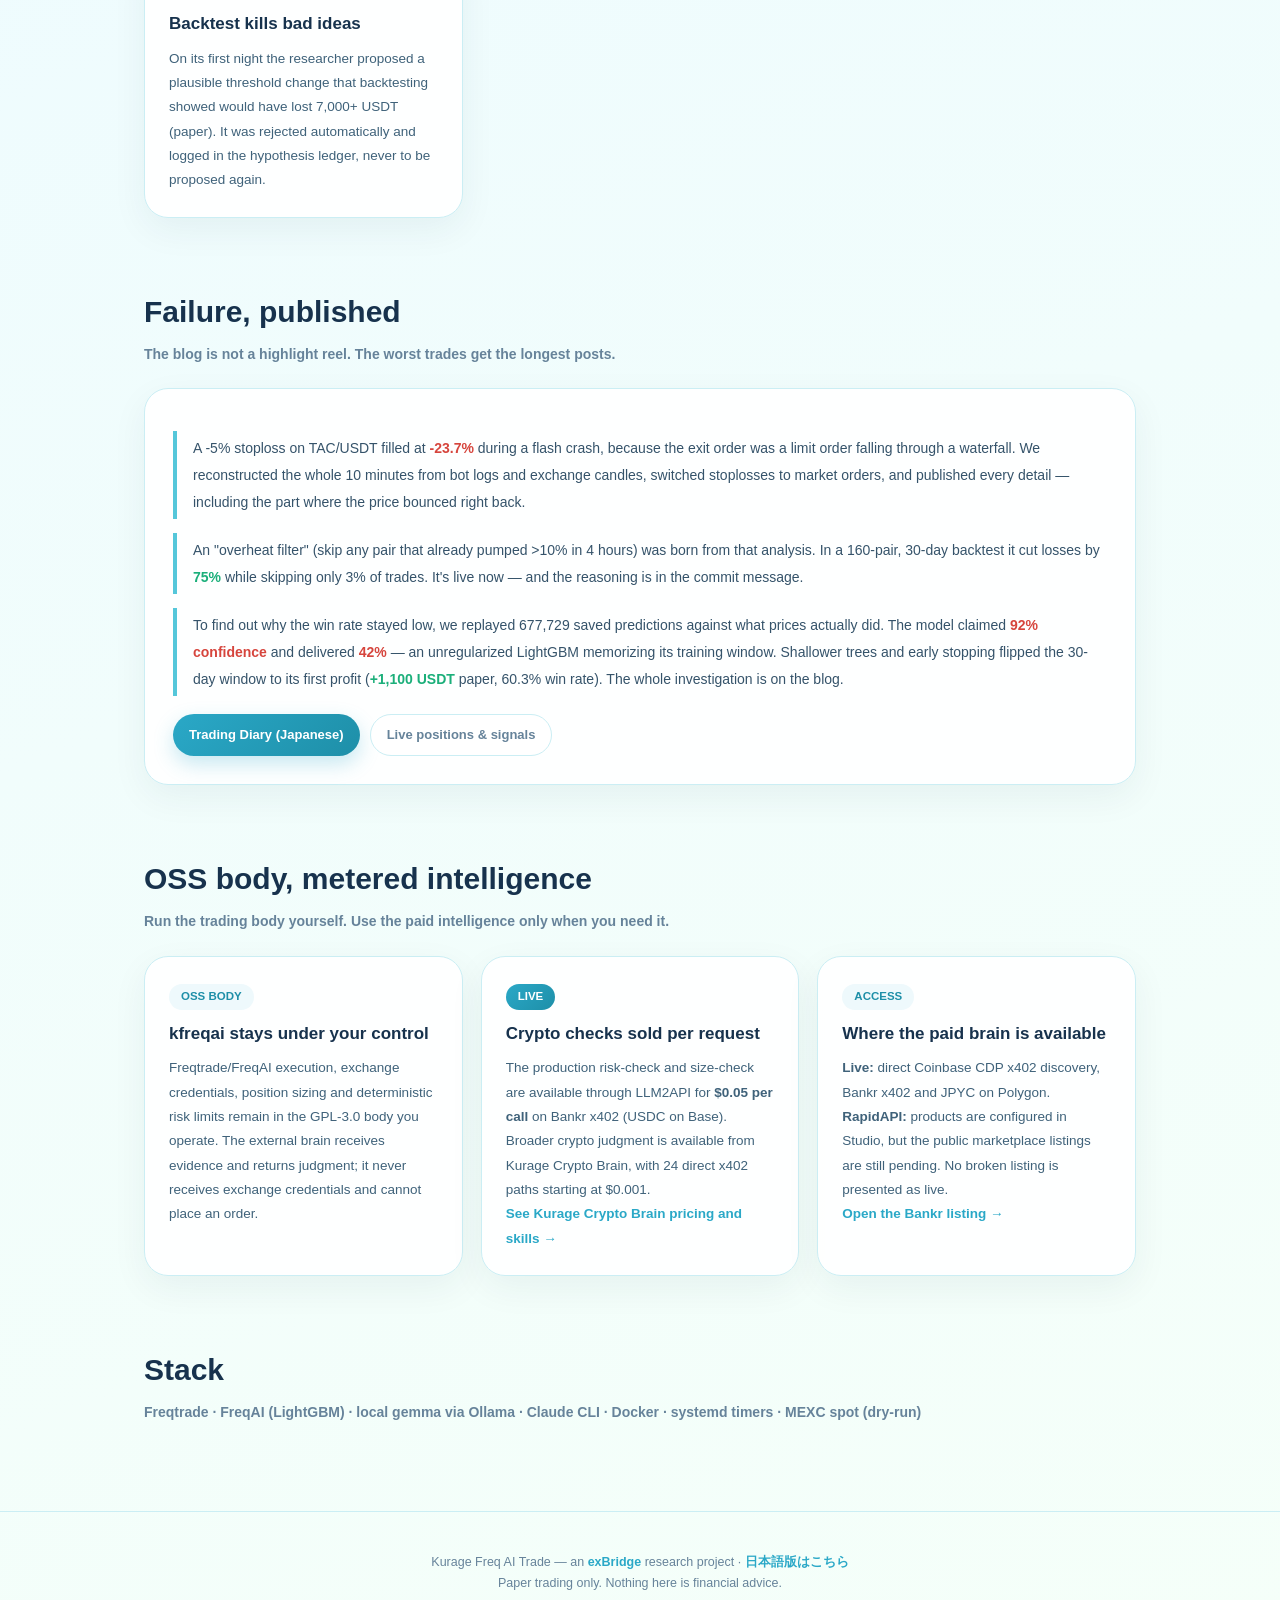
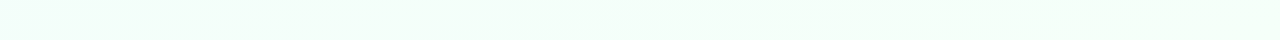
==== commit 5cec3856: "LP: 「バイブトレーディング」でのSEOを強化 - title/description/keywords にバイブトレーディング(英: vibe trading)を追加 - 用語の定義セクション(#" ====
--- a/landing/index.html
+++ b/landing/index.html
@@ -3,8 +3,9 @@
 <head>
 <meta charset="utf-8">
 <meta name="viewport" content="width=device-width, initial-scale=1">
-<title>Kurage Freq AI Trade — An AI VTuber that trades crypto and studies her own losses, fully in public</title>
-<meta name="description" content="kfreqai is a crypto paper-trading bot run by Kurage, an AI VTuber. FreqAI (LightGBM) predictions, a dual-LLM advisory layer, and a self-improving LLM research lab — every trade, failure and fix published on the blog.">
+<title>Kurage Freq AI Trade — Vibe trading for crypto: grow strategies by talking to AI</title>
+<meta name="description" content="kfreqai is a crypto trading system built for vibe trading — describe a strategy to an AI in plain language, then let backtests decide whether it survives. FreqAI (LightGBM) predictions, a dual-LLM advisory layer, and a self-improving LLM research lab, with every trade, failure and fix published.">
+<meta name="keywords" content="vibe trading,vibe coding,AI trading bot,algorithmic trading,crypto trading bot,FreqAI,Freqtrade,LightGBM,kfreqai,Kurage">
 <link rel="canonical" href="https://kfreqai.exbridge.jp/">
 <link rel="alternate" hreflang="ja" href="https://kfreqai.exbridge.jp/kfreqai.html">
 <meta property="og:title" content="Kurage Freq AI Trade — AI VTuber crypto trading, fully in public">
@@ -17,6 +18,75 @@
 <meta property="og:image:height" content="630">
 <meta name="twitter:card" content="summary_large_image">
 <meta name="twitter:image" content="https://kfreqai.exbridge.jp/assets/ogp.png">
+<script type="application/ld+json">
+{
+  "@context": "https://schema.org",
+  "@graph": [
+    {
+      "@type": "DefinedTerm",
+      "@id": "https://kfreqai.exbridge.jp/#vibe-trading",
+      "name": "Vibe trading",
+      "alternateName": ["バイブトレーディング"],
+      "inDefinedTermSet": "https://kfreqai.exbridge.jp/",
+      "description": "Describing a trading strategy to an AI in plain language, letting it write the code, and growing the strategy by judging it on backtest numbers. It applies the idea of vibe coding to building and running trading strategies."
+    },
+    {
+      "@type": "SoftwareApplication",
+      "name": "Kurage Freq AI Trade (kfreqai)",
+      "url": "https://kfreqai.exbridge.jp/",
+      "applicationCategory": "FinanceApplication",
+      "operatingSystem": "Web",
+      "inLanguage": "en",
+      "description": "A crypto trading system for vibe trading: FreqAI (LightGBM) predictions with a dual-LLM advisory layer and a self-improving LLM research lab.",
+      "keywords": "vibe trading, AI trading bot, crypto, FreqAI, Freqtrade",
+      "isBasedOn": {
+        "@type": "SoftwareSourceCode",
+        "name": "Freqtrade",
+        "codeRepository": "https://github.com/freqtrade/freqtrade"
+      },
+      "codeRepository": "https://github.com/katsushi2441/kfreqai",
+      "publisher": { "@type": "Organization", "name": "EXBRIDGE, Inc.", "url": "https://exbridge.jp/" }
+    },
+    {
+      "@type": "FAQPage",
+      "mainEntity": [
+        {
+          "@type": "Question",
+          "name": "What is vibe trading?",
+          "acceptedAnswer": {
+            "@type": "Answer",
+            "text": "Vibe trading means describing a trading strategy to an AI in plain language, letting the AI write the code, and deciding whether to keep it based on backtest numbers. Humans supply the hypothesis, the AI supplies the code, and the data decides — the trading counterpart of vibe coding."
+          }
+        },
+        {
+          "@type": "Question",
+          "name": "Can I do vibe trading without knowing how to program?",
+          "acceptedAnswer": {
+            "@type": "Answer",
+            "text": "Yes. You can tell a coding agent such as Codex or Claude Code: 'Write a breakout strategy that goes long when the Tokyo-session range breaks, with a stop at half the range width.' What matters is not writing code but reading the backtest results and deciding whether the strategy survives."
+          }
+        },
+        {
+          "@type": "Question",
+          "name": "How does kfreqai fit into vibe trading?",
+          "acceptedAnswer": {
+            "@type": "Answer",
+            "text": "kfreqai is open source and built on Freqtrade/FreqAI, so strategies you create with an AI can be plugged in and validated with backtests and paper trading. It also ships an LLM research lab that proposes new strategy hypotheses every night and backtests them automatically, which automates the vibe trading loop itself."
+          }
+        },
+        {
+          "@type": "Question",
+          "name": "Is real money at risk?",
+          "acceptedAnswer": {
+            "@type": "Answer",
+            "text": "No. All profit and loss shown on the dashboard and blog comes from dry-run (paper trading) simulation. This site is not investment advice."
+          }
+        }
+      ]
+    }
+  ]
+}
+</script>
 <style>
 :root {
   --ink: #17324d; --muted: #66839a; --sea: #55c7da; --line: #cbeef4;
@@ -171,8 +241,36 @@
   the dashboard and the blog are simulated numbers — published for research transparency.</div>
 </div>
 
+<section id="vibe-trading">
+  <h2>What is vibe trading? — Growing a strategy by talking to an AI</h2>
+  <p class="sub">Writing code by talking to an AI is called <em>vibe coding</em>. In the same spirit, <strong>describing a trading idea in plain language, letting the AI turn it into code, and growing the strategy by judging it on backtest numbers</strong> is what we call <strong>vibe trading</strong>. kfreqai is the system we built to actually run that loop.</p>
+  <div class="grid">
+    <div class="card">
+      <h3>Human hypothesis, AI code, data verdict</h3>
+      <p>You supply the hypothesis, the AI supplies the code, and the backtest decides whether it survives. Once that division of labour clicks, building strategies stops being a programming chore and becomes <strong>a game of testing ideas</strong>.</p>
+    </div>
+    <div class="card">
+      <h3>Ask for a strategy in plain language</h3>
+      <p>Tell a coding agent like Codex or Claude Code: “Write a breakout strategy that goes long when the Tokyo-session range breaks, stop at half the range width.” Then: “Backtest the last three months and table the win rate and max drawdown.” <strong>No programming required to start.</strong></p>
+    </div>
+    <div class="card">
+      <h3>kfreqai automates the loop</h3>
+      <p>Every night an LLM researcher proposes new strategy hypotheses and backtests them automatically, and every closed trade gets an AI post-mortem. kfreqai <strong>automates the vibe trading loop itself</strong>.</p>
+    </div>
+    <div class="card">
+      <h3>Failures are published too</h3>
+      <p>The point of vibe trading is not to trust the AI blindly. kfreqai publishes rejected hypotheses and bad losses with real logs, so you can see <strong>what did not work</strong>, not just what did.</p>
+    </div>
+  </div>
+  <div class="links">
+    <a class="btn btn-primary" href="https://katsushi2441.github.io/vwork/blog/2026-07-31-vibe-trading-tools-guide.html">Vibe trading toolkit guide</a>
+    <a class="btn btn-ghost" href="https://kfxai.exbridge.jp/">Try it on FX (kfxai)</a>
+    <a class="btn btn-ghost" href="https://github.com/katsushi2441/kfreqai">GitHub</a>
+  </div>
+</section>
+
 <section id="hyperliquid">
-  <h2>🆕 Now on Hyperliquid — Kurage FreqAI Trade for Hyperliquid</h2>
+  <h2>🆕 Now on Hyperliquid — Kurage FreqAI Trade for Hyperliquid (the fastest way to try vibe trading)</h2>
   <p class="sub">Non-custodial AI trading you can start with one wallet, no server — now covering FX, commodities and indices too.</p>
   <div class="grid">
     <div class="card">
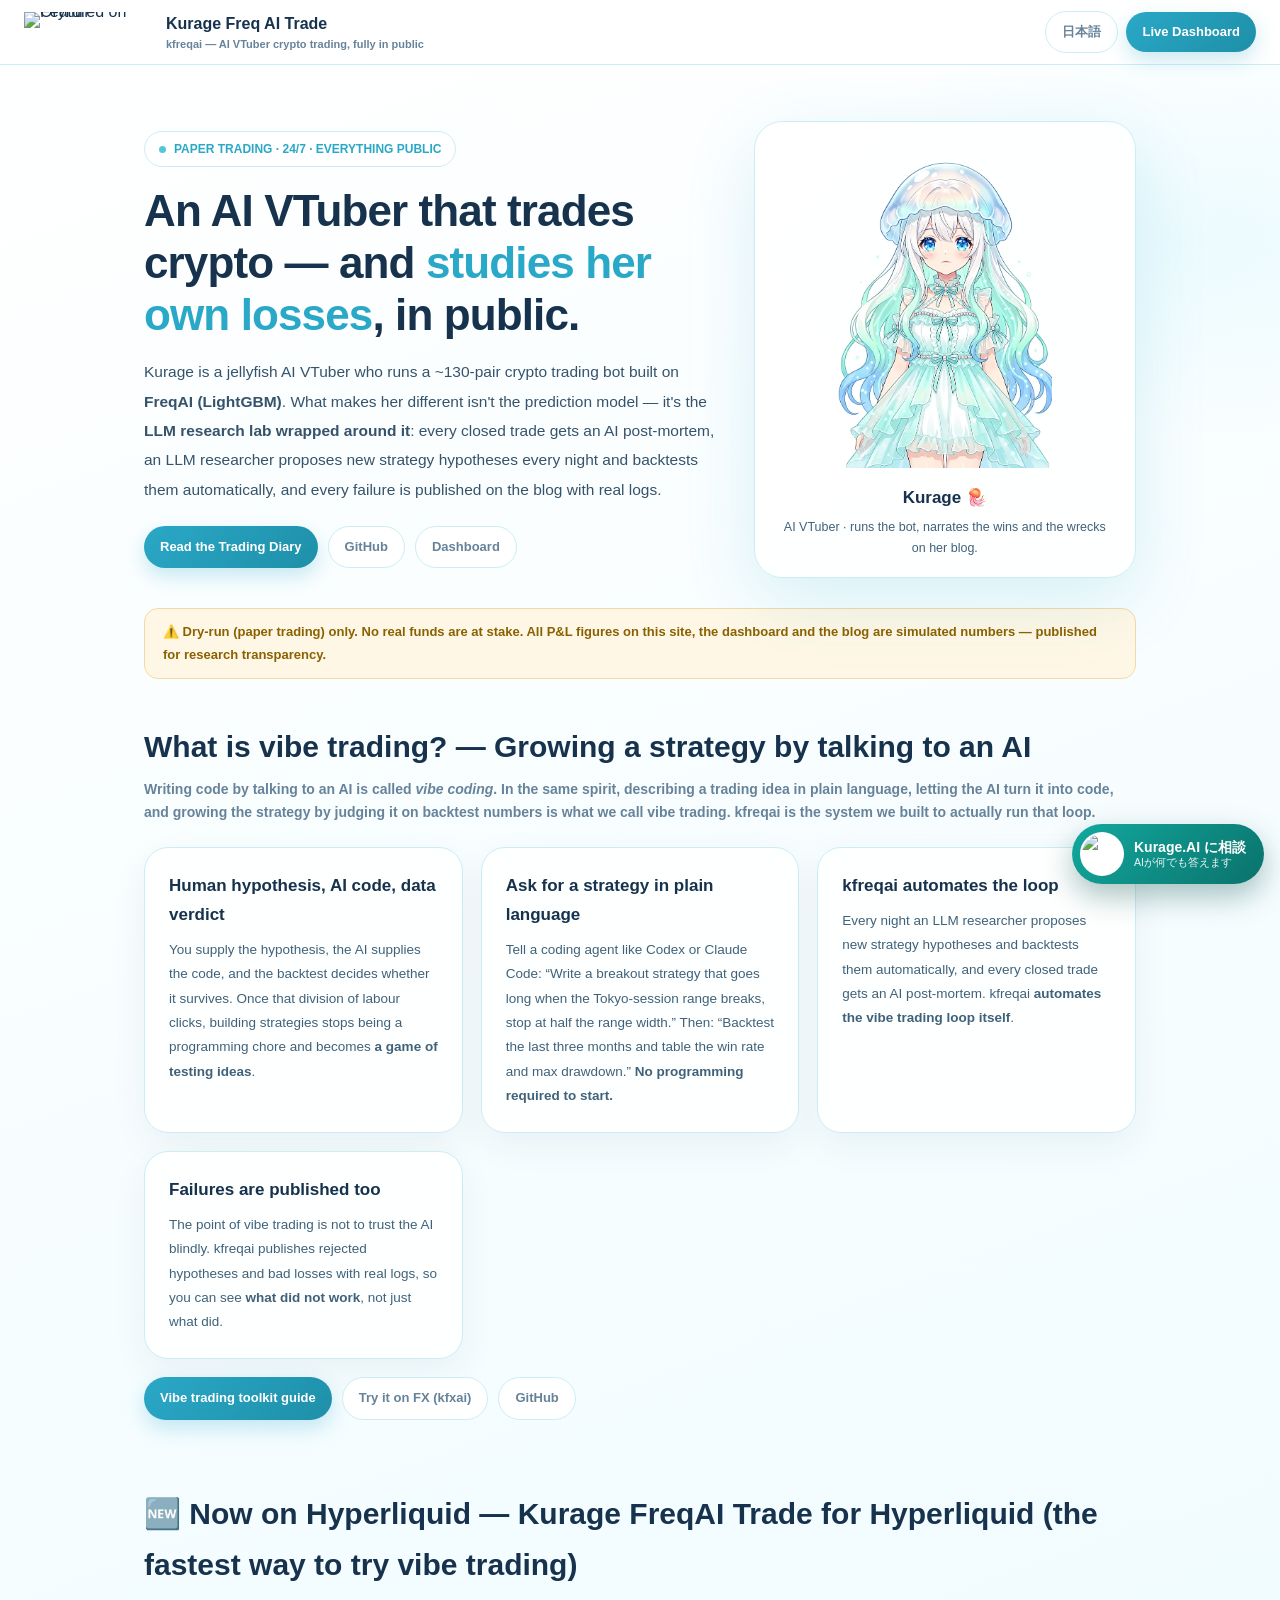
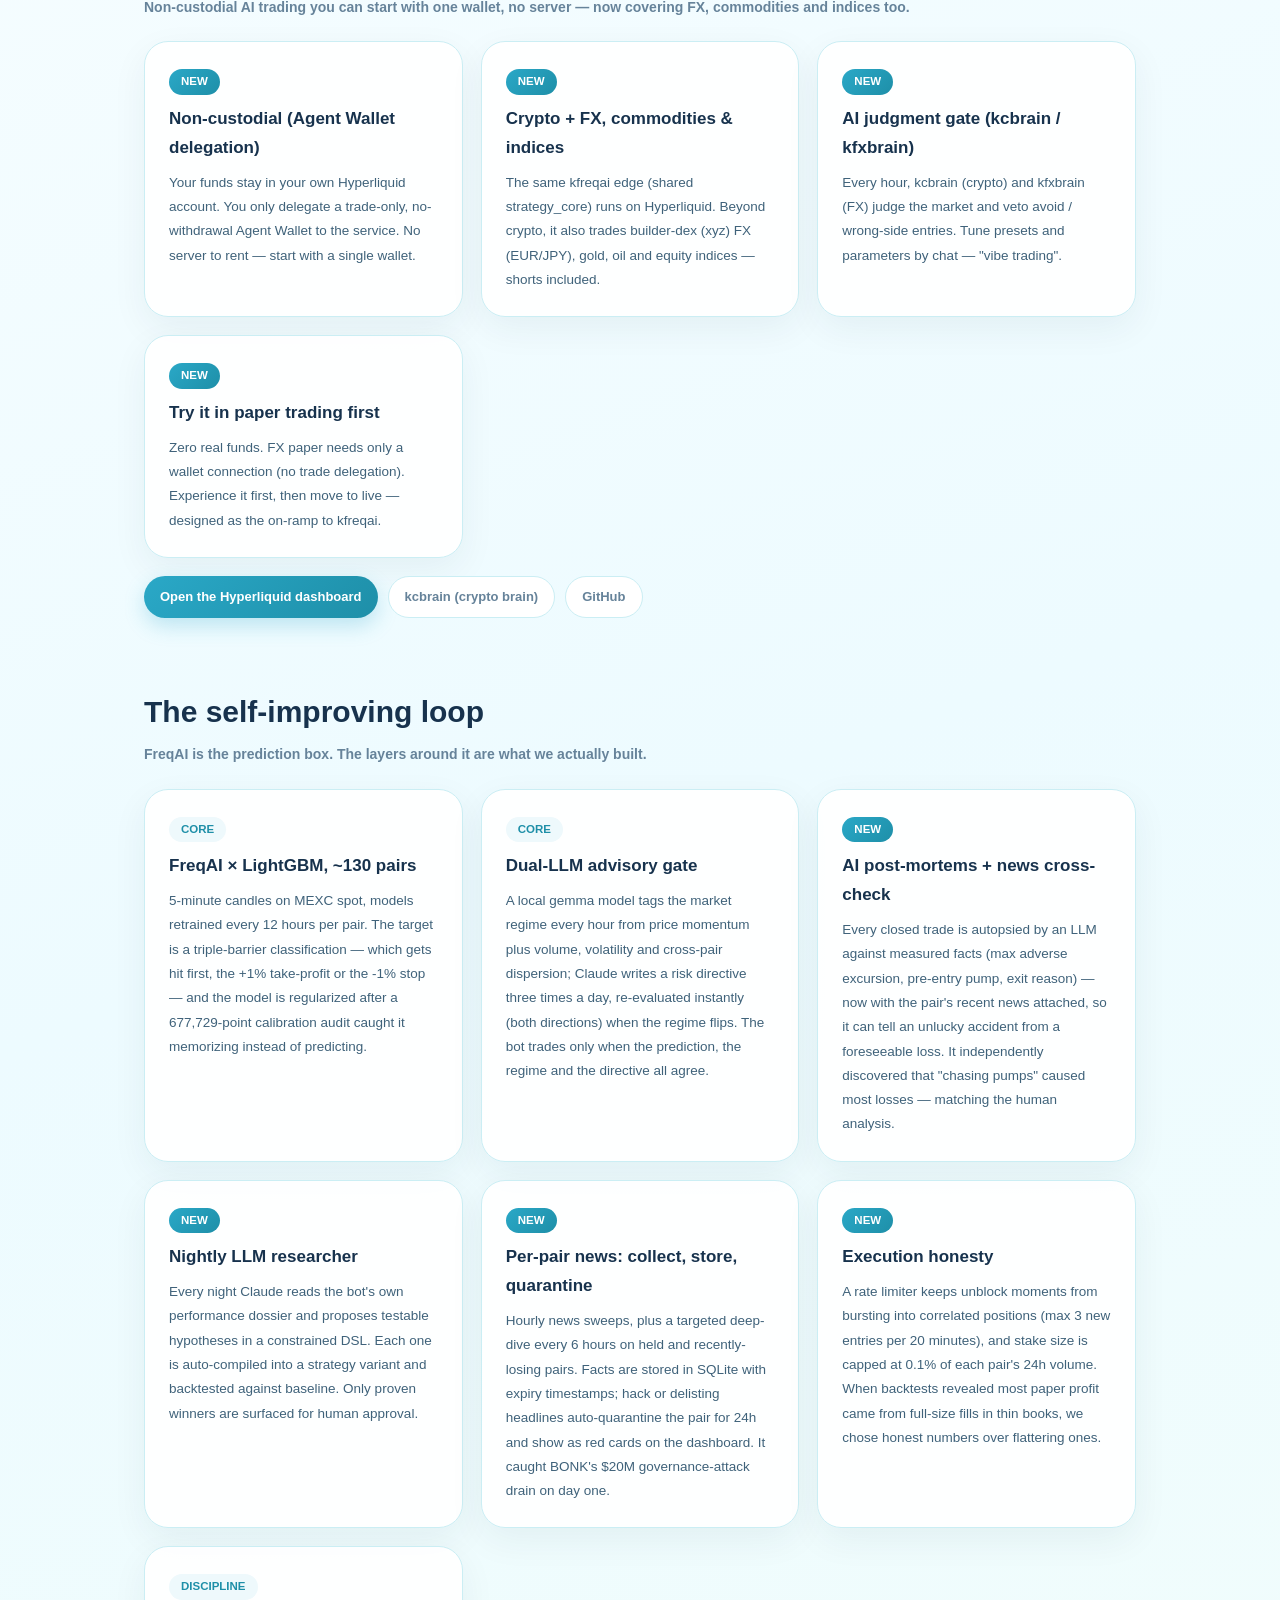
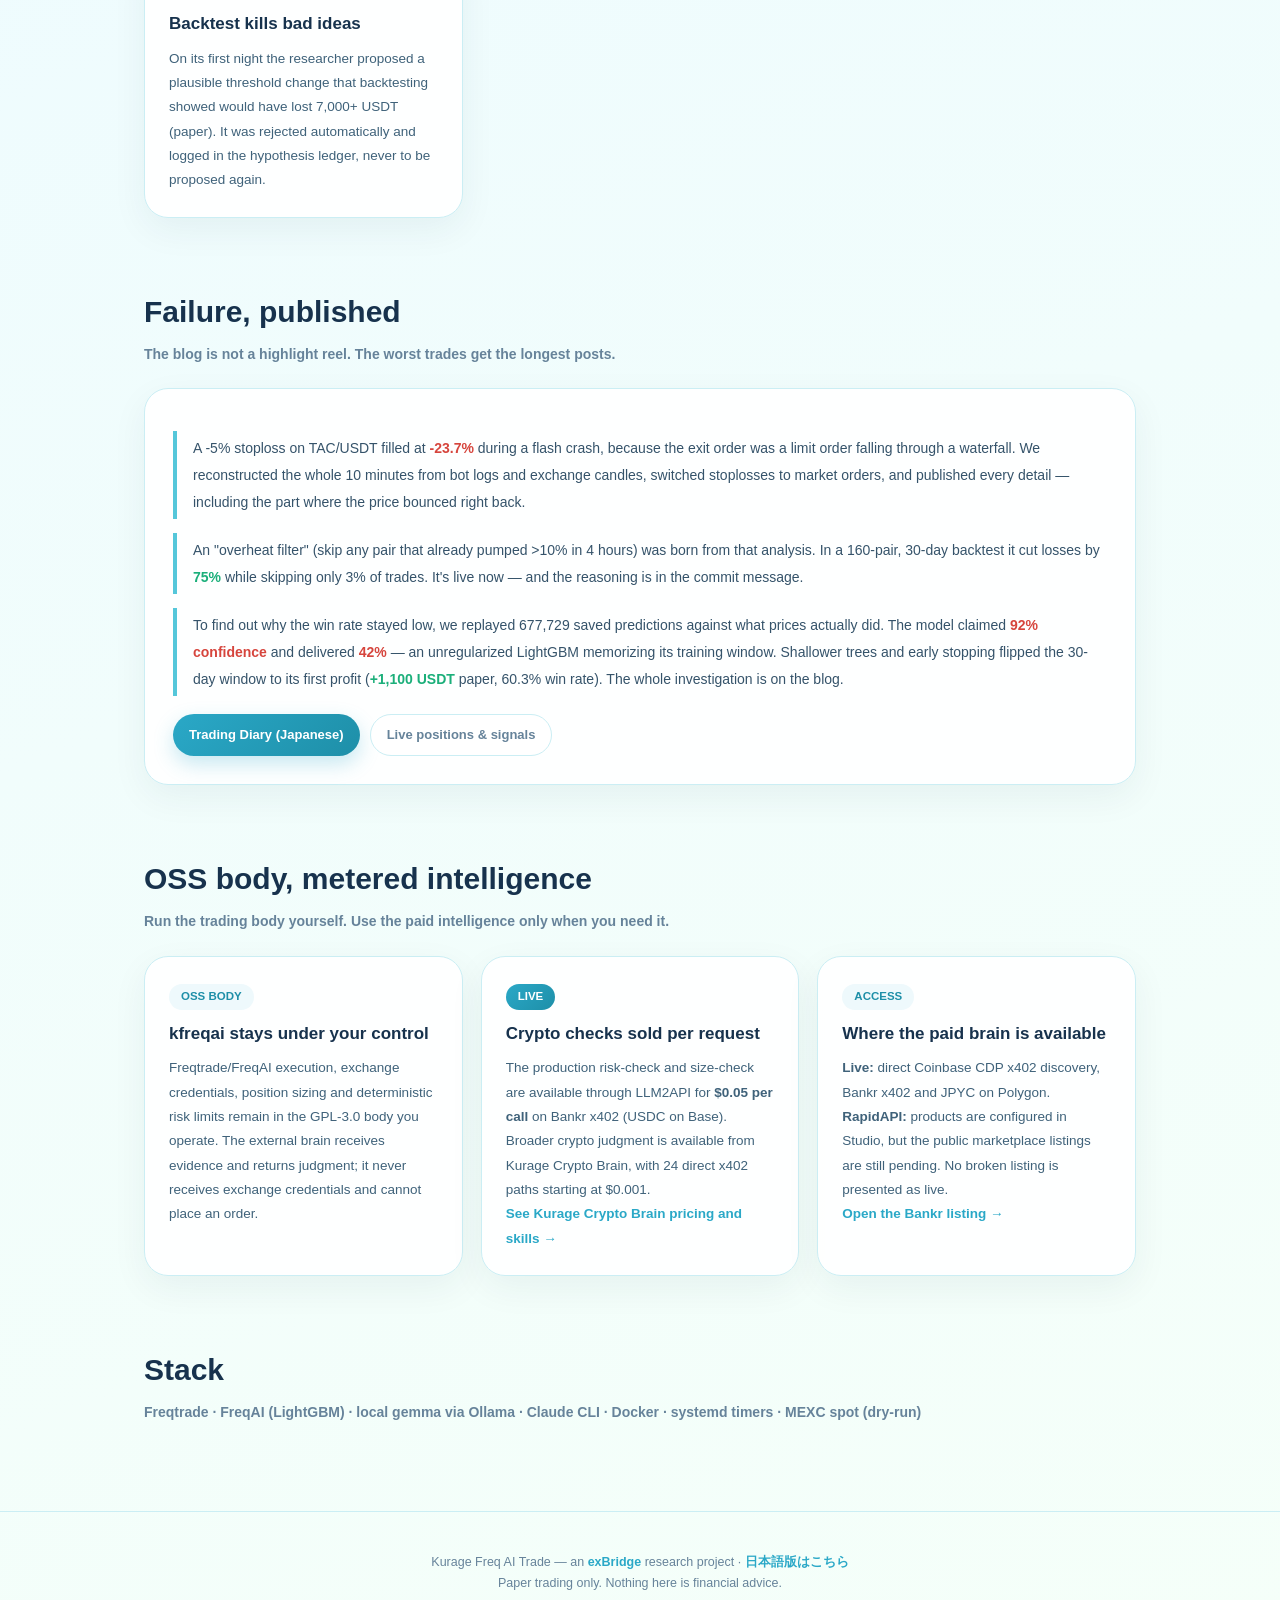
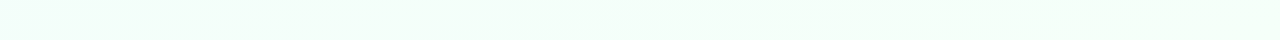
==== commit 6e8cf7d3: "Kurage.AI相談ボタン(FAB)をLPに追加 Co-Authored-By: Claude Opus 4.8 <noreply@anthropic.com>" ====
--- a/landing/index.html
+++ b/landing/index.html
@@ -192,7 +192,7 @@
 <script>
 (function () {
     var s = document.createElement('script');
-    s.src = 'https://aiknowledgecms.exbridge.jp/simpletrack.php'
+    s.src = 'https://kurage.exbridge.jp/simpletrack.php'
         + '?url=' + encodeURIComponent(location.href)
         + '&ref=' + encodeURIComponent(document.referrer);
     document.head.appendChild(s);
@@ -433,5 +433,8 @@
   Paper trading only. Nothing here is financial advice.
 </footer>
 
+<a href="https://kurage.exbridge.jp/chat.php" id="kai-fab" aria-label="Kurage.AIに相談"><img src="https://kurage.exbridge.jp/kurage-face-384.webp" alt="Kurage.AI"><span class="kai-txt"><b>Kurage.AI に相談</b><i>AIが何でも答えます</i></span></a>
+<style>#kai-fab{position:fixed;right:16px;bottom:16px;z-index:99999;display:flex;align-items:center;gap:10px;background:linear-gradient(135deg,#12a99f,#0a726b);color:#fff;text-decoration:none;border-radius:999px;padding:8px 18px 8px 8px;box-shadow:0 12px 30px rgba(10,80,75,.35);font-family:"Hiragino Sans","Noto Sans JP",sans-serif;animation:kaiPulse 2.6s ease-in-out infinite}#kai-fab img{width:44px;height:44px;border-radius:50%;object-fit:cover;object-position:50% 12%;border:2px solid rgba(255,255,255,.85);background:#fff;flex:none}#kai-fab .kai-txt{display:flex;flex-direction:column;line-height:1.2}#kai-fab .kai-txt b{font-size:14px;font-weight:900}#kai-fab .kai-txt i{font-size:10.5px;font-style:normal;opacity:.92}#kai-fab:hover{transform:translateY(-2px)}@keyframes kaiPulse{0%,100%{box-shadow:0 12px 30px rgba(10,80,75,.35)}50%{box-shadow:0 14px 44px rgba(18,169,159,.6)}}@media(max-width:520px){#kai-fab .kai-txt i{display:none}#kai-fab{padding:7px 15px 7px 7px}#kai-fab img{width:40px;height:40px}}</style>
+
 </body>
 </html>
